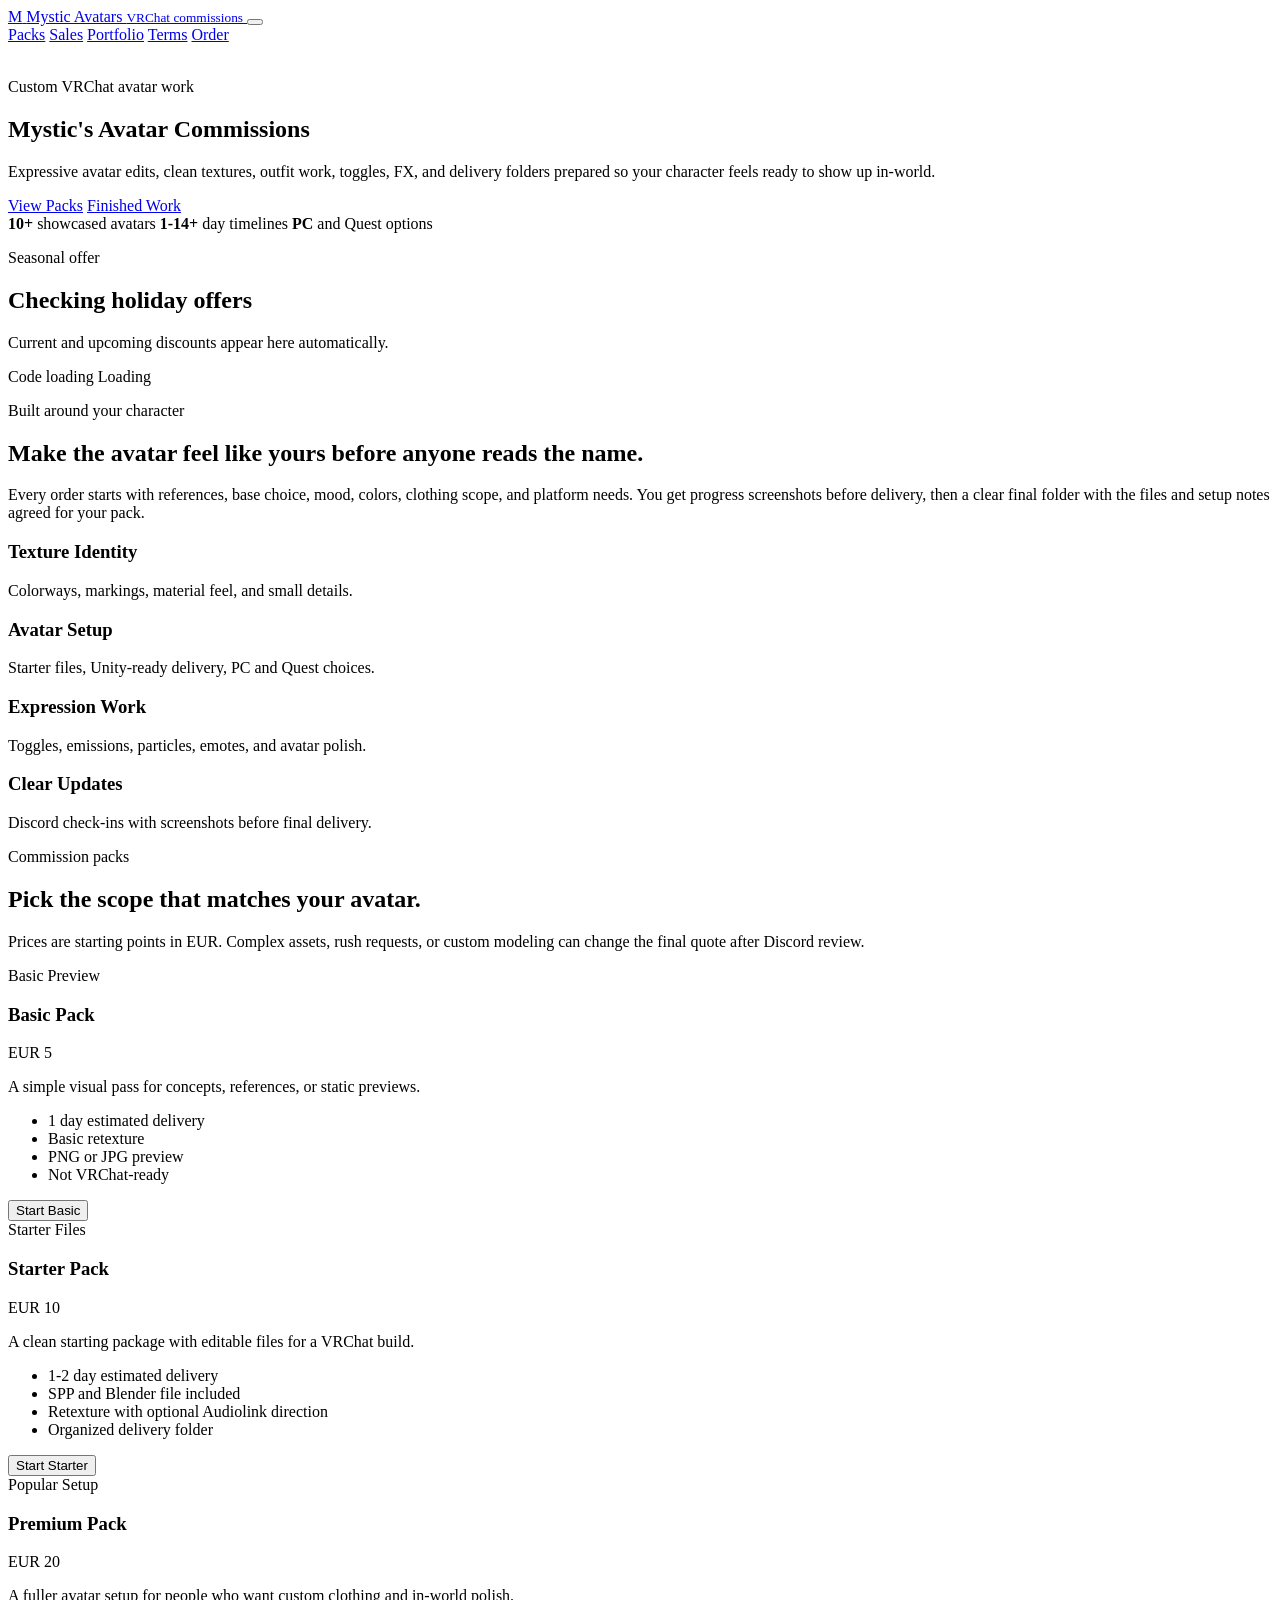
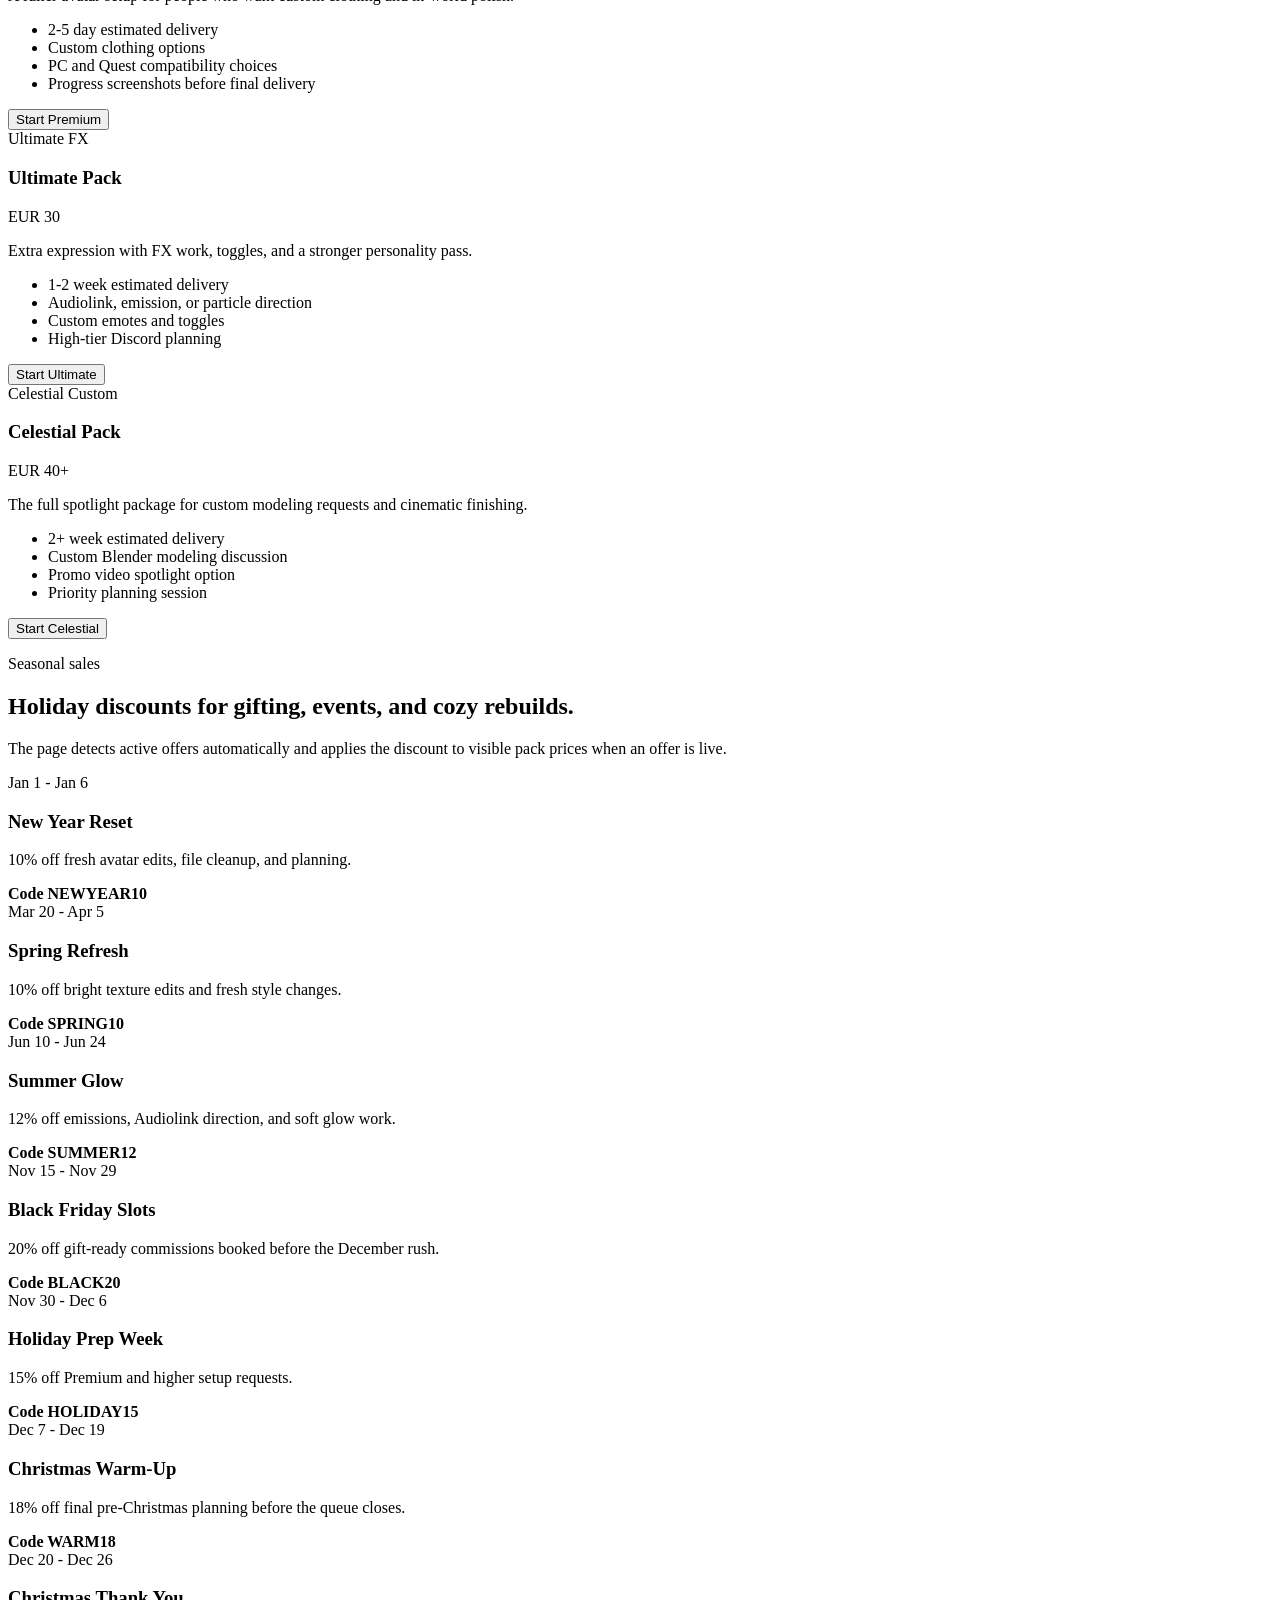
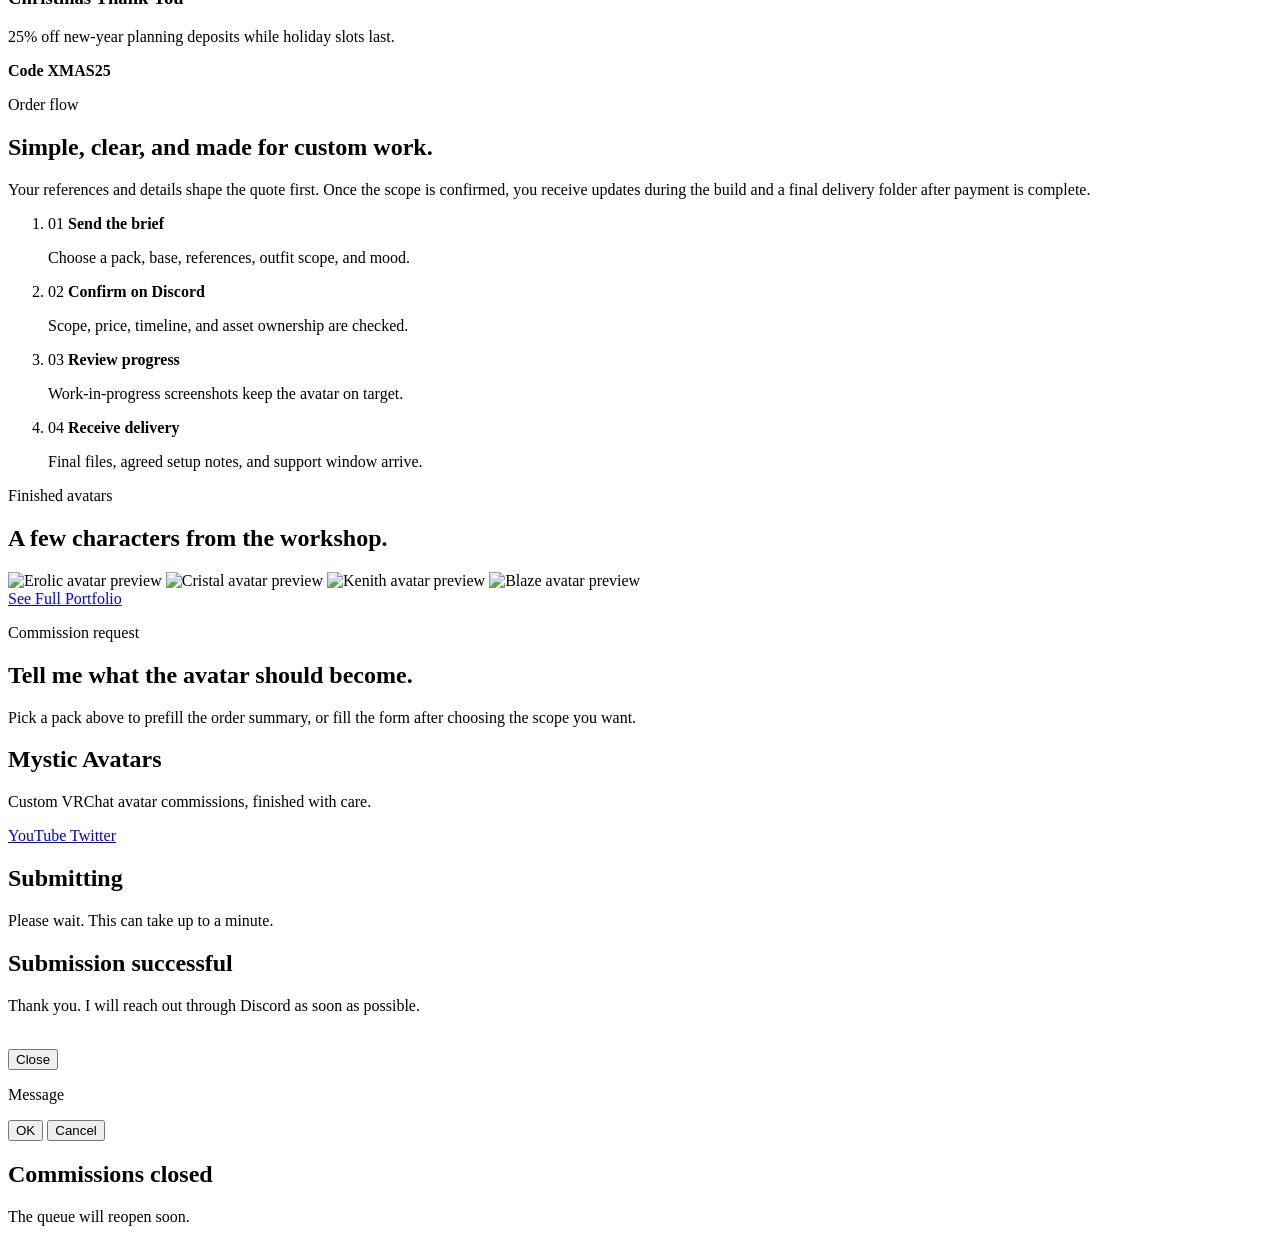
==== index.html @ 73bd9181 "." ====
<!doctype html>
<html lang="en">
  <head>
    <meta charset="UTF-8" />
    <meta name="viewport" content="width=device-width, initial-scale=1.0" />
    <meta
      name="description"
      content="Custom VRChat avatar commissions by Mystic with retextures, clothing, toggles, FX, PC and Quest-ready options."
    />
    <title>Mystic Avatar Commissions</title>
    <link rel="preconnect" href="https://fonts.googleapis.com" />
    <link rel="preconnect" href="https://fonts.gstatic.com" crossorigin />
    <link
      href="https://fonts.googleapis.com/css2?family=Inter:wght@400;500;600;700;800&display=swap"
      rel="stylesheet"
    />
    <link rel="stylesheet" href="assets/css/main.css" />
  </head>
  <body>
    <header class="site-header">
      <a class="brand" href="#top" aria-label="Mystic Avatar Commissions home">
        <span class="brand-mark">M</span>
        <span>
          Mystic Avatars
          <small>VRChat commissions</small>
        </span>
      </a>
      <button
        class="nav-toggle"
        type="button"
        aria-label="Open navigation"
        aria-expanded="false"
        data-nav-toggle
      >
        <span></span>
        <span></span>
        <span></span>
      </button>
      <nav class="site-nav" aria-label="Main navigation" data-site-nav>
        <a href="#packages">Packs</a>
        <a href="#seasonal">Sales</a>
        <a href="Pages/finished_projects.html">Portfolio</a>
        <a href="Pages/tos.html">Terms</a>
        <a class="nav-cta" href="#order">Order</a>
      </nav>
    </header>

    <main id="top">
      <section class="hero" aria-labelledby="hero-title">
        <img
          class="hero-bg"
          id="randomAvatar"
          src="data:image/svg+xml,%3Csvg xmlns='http://www.w3.org/2000/svg' width='1' height='1'%3E%3C/svg%3E"
          alt="Finished Cristal avatar render"
          style="opacity: 0; transition: opacity 1.2s ease-in-out"
        />
        <div class="hero-overlay"></div>
        <div class="hero-content">
          <p class="eyebrow">Custom VRChat avatar work</p>
          <h1 id="hero-title">Mystic's Avatar Commissions</h1>
          <p class="hero-lede">
            Expressive avatar edits, clean textures, outfit work, toggles, FX,
            and delivery folders prepared so your character feels ready to show
            up in-world.
          </p>
          <div class="hero-actions" aria-label="Primary actions">
            <a class="button button-primary" href="#packages">View Packs</a>
            <a
              class="button button-secondary"
              href="Pages/finished_projects.html"
            >
              Finished Work
            </a>
          </div>
          <div class="hero-stats" aria-label="Commission highlights">
            <span><strong>10+</strong> showcased avatars</span>
            <span><strong>1-14+</strong> day timelines</span>
            <span><strong>PC</strong> and Quest options</span>
          </div>
        </div>
      </section>

      <section class="announcement" aria-live="polite">
        <div class="announcement-inner">
          <div>
            <p class="eyebrow">Seasonal offer</p>
            <h2 data-sale-title>Checking holiday offers</h2>
          </div>
          <p data-sale-copy>
            Current and upcoming discounts appear here automatically.
          </p>
          <div class="announcement-meta">
            <span data-sale-code>Code loading</span>
            <span data-sale-countdown>Loading</span>
          </div>
        </div>
      </section>

      <section class="section">
        <div class="section-inner intro-grid">
          <div class="section-copy">
            <p class="eyebrow">Built around your character</p>
            <h2>
              Make the avatar feel like yours before anyone reads the name.
            </h2>
            <p>
              Every order starts with references, base choice, mood, colors,
              clothing scope, and platform needs. You get progress screenshots
              before delivery, then a clear final folder with the files and
              setup notes agreed for your pack.
            </p>
          </div>
          <div class="feature-grid">
            <article class="feature-card">
              <h3>Texture Identity</h3>
              <p>Colorways, markings, material feel, and small details.</p>
            </article>
            <article class="feature-card">
              <h3>Avatar Setup</h3>
              <p>Starter files, Unity-ready delivery, PC and Quest choices.</p>
            </article>
            <article class="feature-card">
              <h3>Expression Work</h3>
              <p>Toggles, emissions, particles, emotes, and avatar polish.</p>
            </article>
            <article class="feature-card">
              <h3>Clear Updates</h3>
              <p>Discord check-ins with screenshots before final delivery.</p>
            </article>
          </div>
        </div>
      </section>

      <section class="section section-contrast" id="packages">
        <div class="section-inner">
          <div class="section-heading">
            <p class="eyebrow">Commission packs</p>
            <h2>Pick the scope that matches your avatar.</h2>
            <p>
              Prices are starting points in EUR. Complex assets, rush requests,
              or custom modeling can change the final quote after Discord
              review.
            </p>
          </div>

          <div class="package-grid">
            <article class="package-card" data-package-card data-price="5">
              <div class="package-topline">
                <span>Basic</span>
                <span>Preview</span>
              </div>
              <h3>Basic Pack</h3>
              <p class="package-price">
                <span class="base-price">EUR 5</span>
                <span class="sale-price" data-sale-price></span>
              </p>
              <p>
                A simple visual pass for concepts, references, or static
                previews.
              </p>
              <ul>
                <li>1 day estimated delivery</li>
                <li>Basic retexture</li>
                <li>PNG or JPG preview</li>
                <li>Not VRChat-ready</li>
              </ul>
              <button
                class="button button-primary"
                type="button"
                data-pack="Basic Pack"
              >
                Start Basic
              </button>
            </article>

            <article class="package-card" data-package-card data-price="10">
              <div class="package-topline">
                <span>Starter</span>
                <span>Files</span>
              </div>
              <h3>Starter Pack</h3>
              <p class="package-price">
                <span class="base-price">EUR 10</span>
                <span class="sale-price" data-sale-price></span>
              </p>
              <p>
                A clean starting package with editable files for a VRChat build.
              </p>
              <ul>
                <li>1-2 day estimated delivery</li>
                <li>SPP and Blender file included</li>
                <li>Retexture with optional Audiolink direction</li>
                <li>Organized delivery folder</li>
              </ul>
              <button
                class="button button-primary"
                type="button"
                data-pack="Starter Pack"
              >
                Start Starter
              </button>
            </article>

            <article
              class="package-card highlighted"
              data-package-card
              data-price="20"
            >
              <div class="package-topline">
                <span>Popular</span>
                <span>Setup</span>
              </div>
              <h3>Premium Pack</h3>
              <p class="package-price">
                <span class="base-price">EUR 20</span>
                <span class="sale-price" data-sale-price></span>
              </p>
              <p>
                A fuller avatar setup for people who want custom clothing and
                in-world polish.
              </p>
              <ul>
                <li>2-5 day estimated delivery</li>
                <li>Custom clothing options</li>
                <li>PC and Quest compatibility choices</li>
                <li>Progress screenshots before final delivery</li>
              </ul>
              <button
                class="button button-primary"
                type="button"
                data-pack="Premium Pack"
              >
                Start Premium
              </button>
            </article>

            <article class="package-card" data-package-card data-price="30">
              <div class="package-topline">
                <span>Ultimate</span>
                <span>FX</span>
              </div>
              <h3>Ultimate Pack</h3>
              <p class="package-price">
                <span class="base-price">EUR 30</span>
                <span class="sale-price" data-sale-price></span>
              </p>
              <p>
                Extra expression with FX work, toggles, and a stronger
                personality pass.
              </p>
              <ul>
                <li>1-2 week estimated delivery</li>
                <li>Audiolink, emission, or particle direction</li>
                <li>Custom emotes and toggles</li>
                <li>High-tier Discord planning</li>
              </ul>
              <button
                class="button button-primary"
                type="button"
                data-pack="Ultimate Pack"
              >
                Start Ultimate
              </button>
            </article>

            <article
              class="package-card showcase"
              data-package-card
              data-price="40"
            >
              <div class="package-topline">
                <span>Celestial</span>
                <span>Custom</span>
              </div>
              <h3>Celestial Pack</h3>
              <p class="package-price">
                <span class="base-price">EUR 40+</span>
                <span class="sale-price" data-sale-price></span>
              </p>
              <p>
                The full spotlight package for custom modeling requests and
                cinematic finishing.
              </p>
              <ul>
                <li>2+ week estimated delivery</li>
                <li>Custom Blender modeling discussion</li>
                <li>Promo video spotlight option</li>
                <li>Priority planning session</li>
              </ul>
              <button
                class="button button-primary"
                type="button"
                data-pack="Celestial Pack"
              >
                Start Celestial
              </button>
            </article>
          </div>
        </div>
      </section>

      <section class="section" id="seasonal">
        <div class="section-inner">
          <div class="section-heading">
            <p class="eyebrow">Seasonal sales</p>
            <h2>Holiday discounts for gifting, events, and cozy rebuilds.</h2>
            <p>
              The page detects active offers automatically and applies the
              discount to visible pack prices when an offer is live.
            </p>
          </div>
          <div class="offer-grid">
            <article class="offer-card" data-offer-card="new-year">
              <span>Jan 1 - Jan 6</span>
              <h3>New Year Reset</h3>
              <p>10% off fresh avatar edits, file cleanup, and planning.</p>
              <strong>Code NEWYEAR10</strong>
            </article>
            <article class="offer-card" data-offer-card="spring-sale">
              <span>Mar 20 - Apr 5</span>
              <h3>Spring Refresh</h3>
              <p>10% off bright texture edits and fresh style changes.</p>
              <strong>Code SPRING10</strong>
            </article>
            <article class="offer-card" data-offer-card="summer-sale">
              <span>Jun 10 - Jun 24</span>
              <h3>Summer Glow</h3>
              <p>12% off emissions, Audiolink direction, and soft glow work.</p>
              <strong>Code SUMMER12</strong>
            </article>
            <article class="offer-card" data-offer-card="black-friday">
              <span>Nov 15 - Nov 29</span>
              <h3>Black Friday Slots</h3>
              <p>
                20% off gift-ready commissions booked before the December rush.
              </p>
              <strong>Code BLACK20</strong>
            </article>
            <article class="offer-card" data-offer-card="holiday-prep">
              <span>Nov 30 - Dec 6</span>
              <h3>Holiday Prep Week</h3>
              <p>15% off Premium and higher setup requests.</p>
              <strong>Code HOLIDAY15</strong>
            </article>
            <article class="offer-card" data-offer-card="christmas-warmup">
              <span>Dec 7 - Dec 19</span>
              <h3>Christmas Warm-Up</h3>
              <p>
                18% off final pre-Christmas planning before the queue closes.
              </p>
              <strong>Code WARM18</strong>
            </article>
            <article class="offer-card" data-offer-card="christmas">
              <span>Dec 20 - Dec 26</span>
              <h3>Christmas Thank You</h3>
              <p>
                25% off new-year planning deposits while holiday slots last.
              </p>
              <strong>Code XMAS25</strong>
            </article>
          </div>
        </div>
      </section>

      <section class="section section-contrast">
        <div class="section-inner process-layout">
          <div class="section-copy">
            <p class="eyebrow">Order flow</p>
            <h2>Simple, clear, and made for custom work.</h2>
            <p>
              Your references and details shape the quote first. Once the scope
              is confirmed, you receive updates during the build and a final
              delivery folder after payment is complete.
            </p>
          </div>
          <ol class="process-list">
            <li>
              <span>01</span>
              <strong>Send the brief</strong>
              <p>Choose a pack, base, references, outfit scope, and mood.</p>
            </li>
            <li>
              <span>02</span>
              <strong>Confirm on Discord</strong>
              <p>Scope, price, timeline, and asset ownership are checked.</p>
            </li>
            <li>
              <span>03</span>
              <strong>Review progress</strong>
              <p>Work-in-progress screenshots keep the avatar on target.</p>
            </li>
            <li>
              <span>04</span>
              <strong>Receive delivery</strong>
              <p>Final files, agreed setup notes, and support window arrive.</p>
            </li>
          </ol>
        </div>
      </section>

      <section class="section portfolio-strip" aria-labelledby="work-title">
        <div class="section-inner">
          <div class="section-heading">
            <p class="eyebrow">Finished avatars</p>
            <h2 id="work-title">A few characters from the workshop.</h2>
          </div>
          <div class="avatar-strip">
            <img src="avatars/1.png" alt="Erolic avatar preview" />
            <img src="avatars/7.png" alt="Cristal avatar preview" />
            <img src="avatars/9.png" alt="Kenith avatar preview" />
            <img src="avatars/11.1.png" alt="Blaze avatar preview" />
          </div>
          <a
            class="button button-secondary"
            href="Pages/finished_projects.html"
          >
            See Full Portfolio
          </a>
        </div>
      </section>

      <section class="section section-contrast order-section" id="order">
        <div class="section-inner">
          <div class="section-heading">
            <p class="eyebrow">Commission request</p>
            <h2>Tell me what the avatar should become.</h2>
            <p>
              Pick a pack above to prefill the order summary, or fill the form
              after choosing the scope you want.
            </p>
          </div>

          <div class="order-panel" hidden data-order-panel>
            <div
              class="order-summary"
              id="order-summary"
              aria-live="polite"
            ></div>
            <form id="order-form" novalidate>
              <input type="hidden" id="selected-pack" name="pack" />
              <input type="hidden" id="seasonal-offer" name="seasonal-offer" />

              <div class="form-grid">
                <div class="field">
                  <label for="name">Character name</label>
                  <input
                    type="text"
                    id="name"
                    name="name"
                    minlength="3"
                    required
                    placeholder="Example: Skyflame"
                  />
                </div>

                <div class="field">
                  <label for="discord-id">Discord username</label>
                  <input
                    type="text"
                    id="discord-id"
                    name="discord-id"
                    required
                    placeholder="Example: mystic_user"
                  />
                </div>

                <div class="field">
                  <label for="style">Avatar base</label>
                  <select id="style" name="style" required>
                    <option value="Regulus">Regulus</option>
                    <option value="Novabeast">Novabeast</option>
                    <option value="Nardoragon">Nardoragon</option>
                    <option value="Protogen">Protogen</option>
                    <option value="Mayu">Mayu</option>
                    <option value="Rexouium">Rexouium</option>
                    <option value="Taidum">Taidum</option>
                    <option value="Regulus 3.0">Regulus 3.0</option>
                    <option value="Other">Other</option>
                  </select>
                </div>

                <div class="field" hidden data-custom-base>
                  <label for="custom-base">Custom base name</label>
                  <input
                    type="text"
                    id="custom-base"
                    name="custom-base"
                    placeholder="Base name or link"
                  />
                </div>

                <div class="field" hidden data-clothing-options>
                  <label for="clothing">Clothing amount</label>
                  <select id="clothing" name="clothing">
                    <option value="None">None</option>
                    <option value="2 Pieces">2 pieces</option>
                    <option value="3 Pieces">3 pieces</option>
                    <option value="4 Pieces">4 pieces</option>
                    <option value="5+ Pieces">5+ pieces</option>
                  </select>
                </div>

                <div class="field">
                  <label for="payment">Payment preference</label>
                  <select id="payment" name="payment" required>
                    <option value="PayPal Friends and Family">
                      PayPal Friends and Family
                    </option>
                    <option value="Steam Wallet Code">Steam Wallet Code</option>
                    <option value="Discuss on Discord">
                      Discuss on Discord
                    </option>
                  </select>
                </div>
              </div>

              <div class="field">
                <label for="description">Avatar description</label>
                <textarea
                  id="description"
                  name="description"
                  rows="6"
                  minlength="30"
                  maxlength="1500"
                  required
                  placeholder="Describe colors, markings, personality, outfit ideas, toggles, FX, and anything the avatar must include."
                ></textarea>
              </div>

              <fieldset class="extras-field">
                <legend>Optional extras</legend>
                <label>
                  <input type="checkbox" name="extras" value="Audiolink" />
                  Audiolink
                </label>
                <label>
                  <input type="checkbox" name="extras" value="Emission" />
                  Emission
                </label>
                <label>
                  <input type="checkbox" name="extras" value="Particles" />
                  Particles
                </label>
                <label>
                  <input
                    type="checkbox"
                    name="extras"
                    value="Custom gestures"
                  />
                  Custom gestures
                </label>
                <label>
                  <input type="checkbox" name="extras" value="Promo showcase" />
                  Promo showcase
                </label>
              </fieldset>

              <div class="field">
                <label for="file">Reference images</label>
                <div class="file-upload">
                  <input
                    type="file"
                    id="file"
                    name="file"
                    accept="image/*"
                    multiple
                  />
                  <label class="upload-button" for="file"
                    >Choose up to 5 images</label
                  >
                  <span id="file-name">No files selected</span>
                </div>
              </div>

              <div class="preview-area" hidden data-preview-wrapper>
                <h3>Selected references</h3>
                <div class="preview-list" id="image-preview"></div>
                <label class="check-row">
                  <input type="checkbox" id="preview-confirm" />
                  I confirm these images are correct.
                </label>
              </div>

              <label class="check-row">
                <input
                  type="checkbox"
                  id="accept-tos"
                  name="accept-tos"
                  required
                />
                I agree to the
                <a href="Pages/tos.html" target="_blank" rel="noreferrer">
                  Terms of Service
                </a>
                .
              </label>

              <div class="notice">
                All custom work is final once production begins. Asset licenses
                and base ownership must be valid before delivery.
              </div>

              <div class="form-actions">
                <button class="button button-primary submit" type="submit">
                  Submit Order
                </button>
                <button
                  class="button button-ghost"
                  type="button"
                  data-cancel-order
                >
                  Cancel
                </button>
              </div>
            </form>
          </div>
        </div>
      </section>
    </main>

    <footer class="site-footer">
      <div>
        <h2>Mystic Avatars</h2>
        <p>Custom VRChat avatar commissions, finished with care.</p>
      </div>
      <nav aria-label="Social links">
        <a
          href="https://www.youtube.com/@MysticXMac"
          target="_blank"
          rel="noreferrer"
        >
          YouTube
        </a>
        <a href="https://x.com/MysticXMac" target="_blank" rel="noreferrer">
          Twitter
        </a>
      </nav>
    </footer>

    <div
      class="overlay hidden"
      id="submission-overlay"
      role="status"
      aria-live="assertive"
    >
      <div class="overlay-content">
        <h2>Submitting</h2>
        <p>Please wait. This can take up to a minute.</p>
      </div>
    </div>

    <div
      class="overlay hidden"
      id="submission-success"
      role="dialog"
      aria-modal="true"
    >
      <div class="overlay-content">
        <h2>Submission successful</h2>
        <p>Thank you. I will reach out through Discord as soon as possible.</p>
        <br />
        <button class="button button-primary" type="button" data-close-success>
          Close
        </button>
      </div>
    </div>

    <div
      class="overlay hidden"
      id="custom-modal"
      role="dialog"
      aria-modal="true"
    >
      <div class="overlay-content">
        <p id="modal-message">Message</p>
        <div class="modal-actions">
          <button
            class="button button-primary"
            type="button"
            id="modal-confirm"
          >
            OK
          </button>
          <button
            class="button button-ghost hidden"
            type="button"
            id="modal-cancel"
          >
            Cancel
          </button>
        </div>
      </div>
    </div>

    <div
      class="overlay hidden"
      id="overlay-closed"
      role="dialog"
      aria-modal="true"
    >
      <div class="overlay-content" data-closed-content>
        <h2>Commissions closed</h2>
        <p>The queue will reopen soon.</p>
      </div>
    </div>

    <script src="assets/js/site.js" defer></script>
    <script src="assets/js/seasonal.js" defer></script>
    <script src="assets/js/main.js" defer></script>
  </body>
</html>
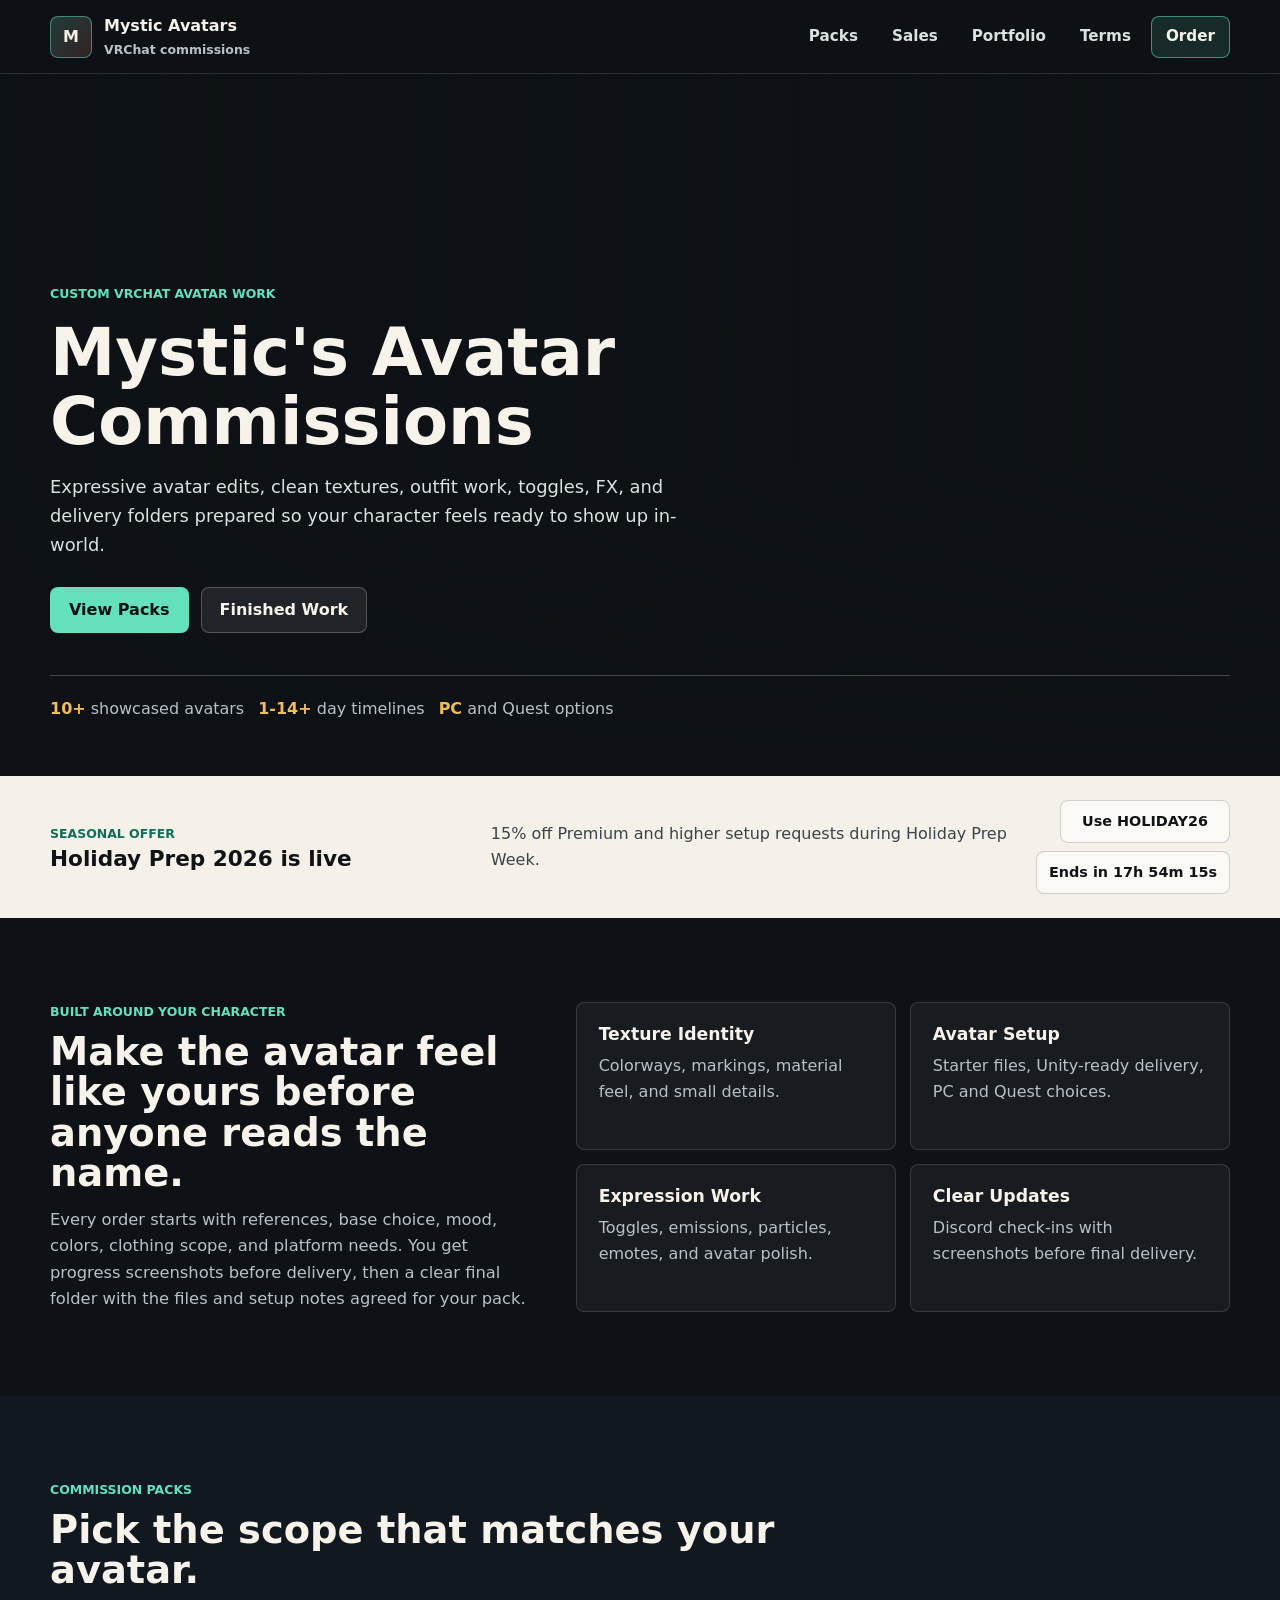
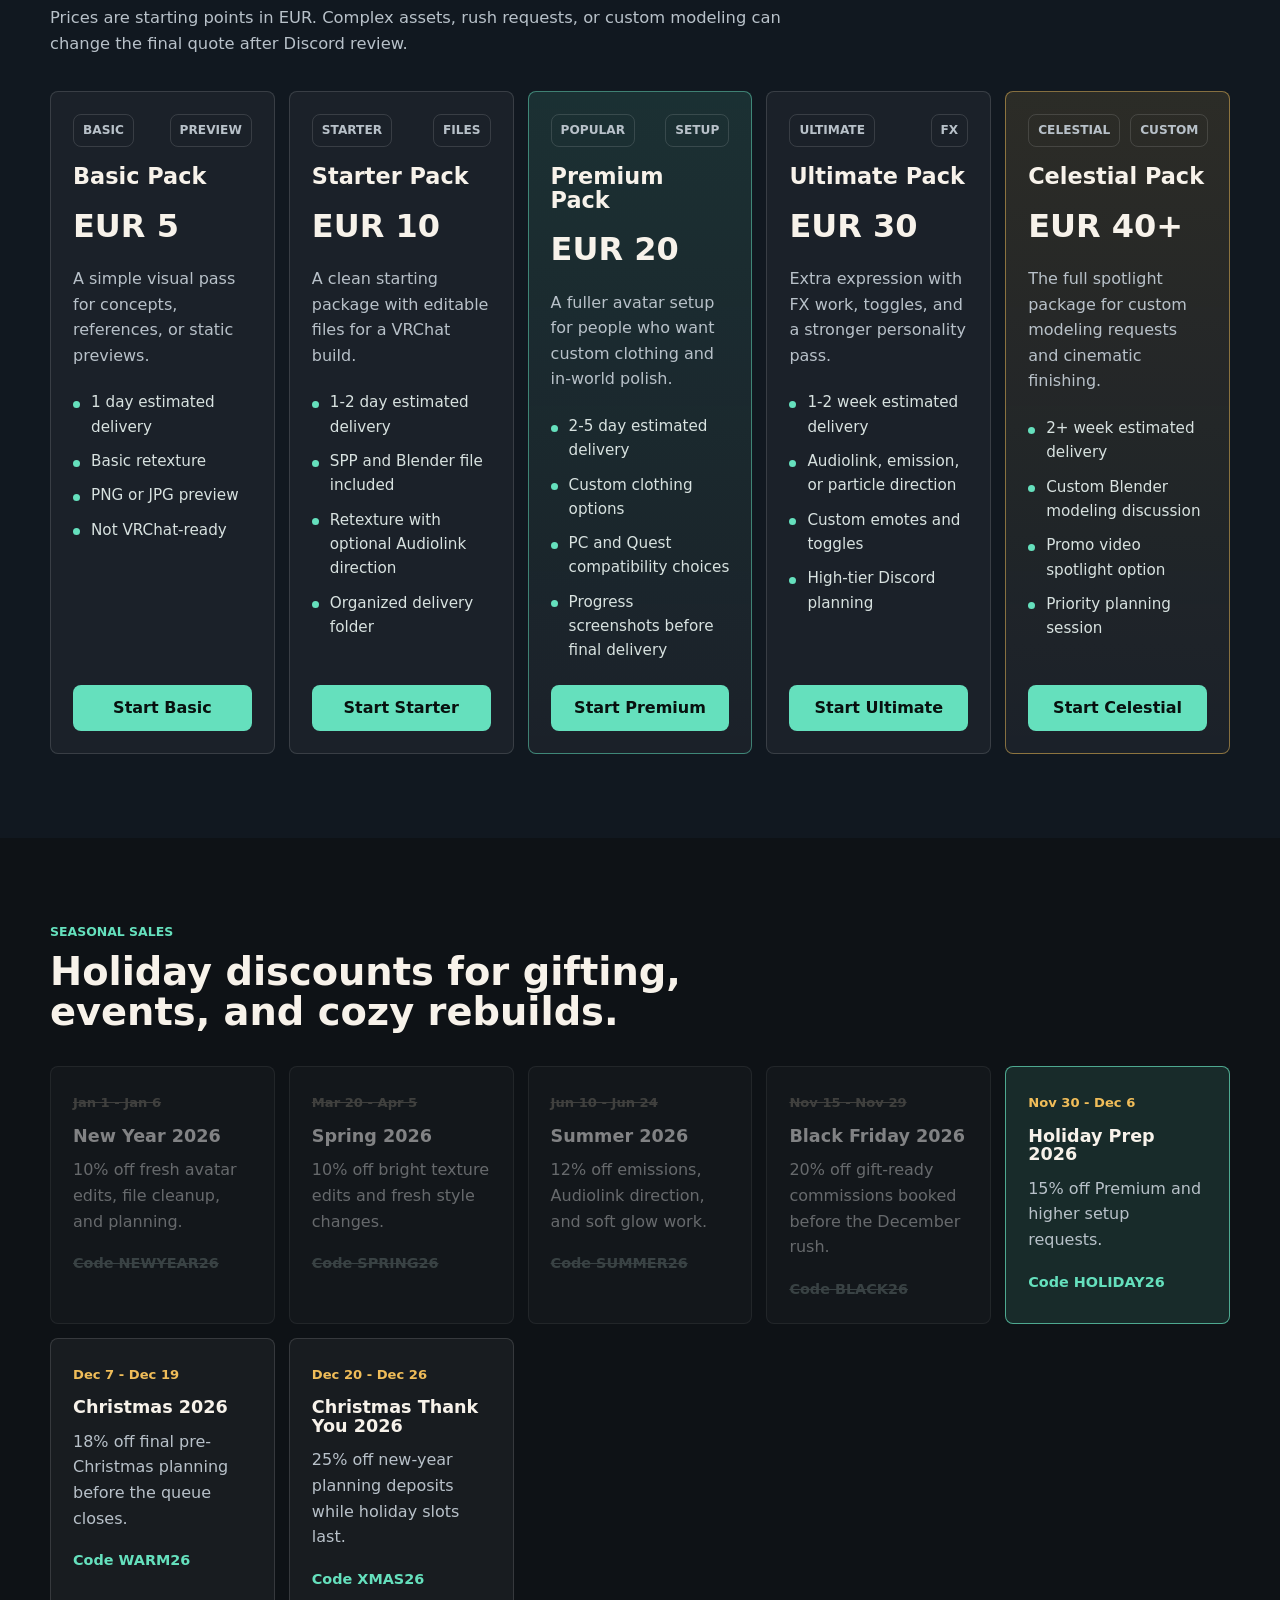
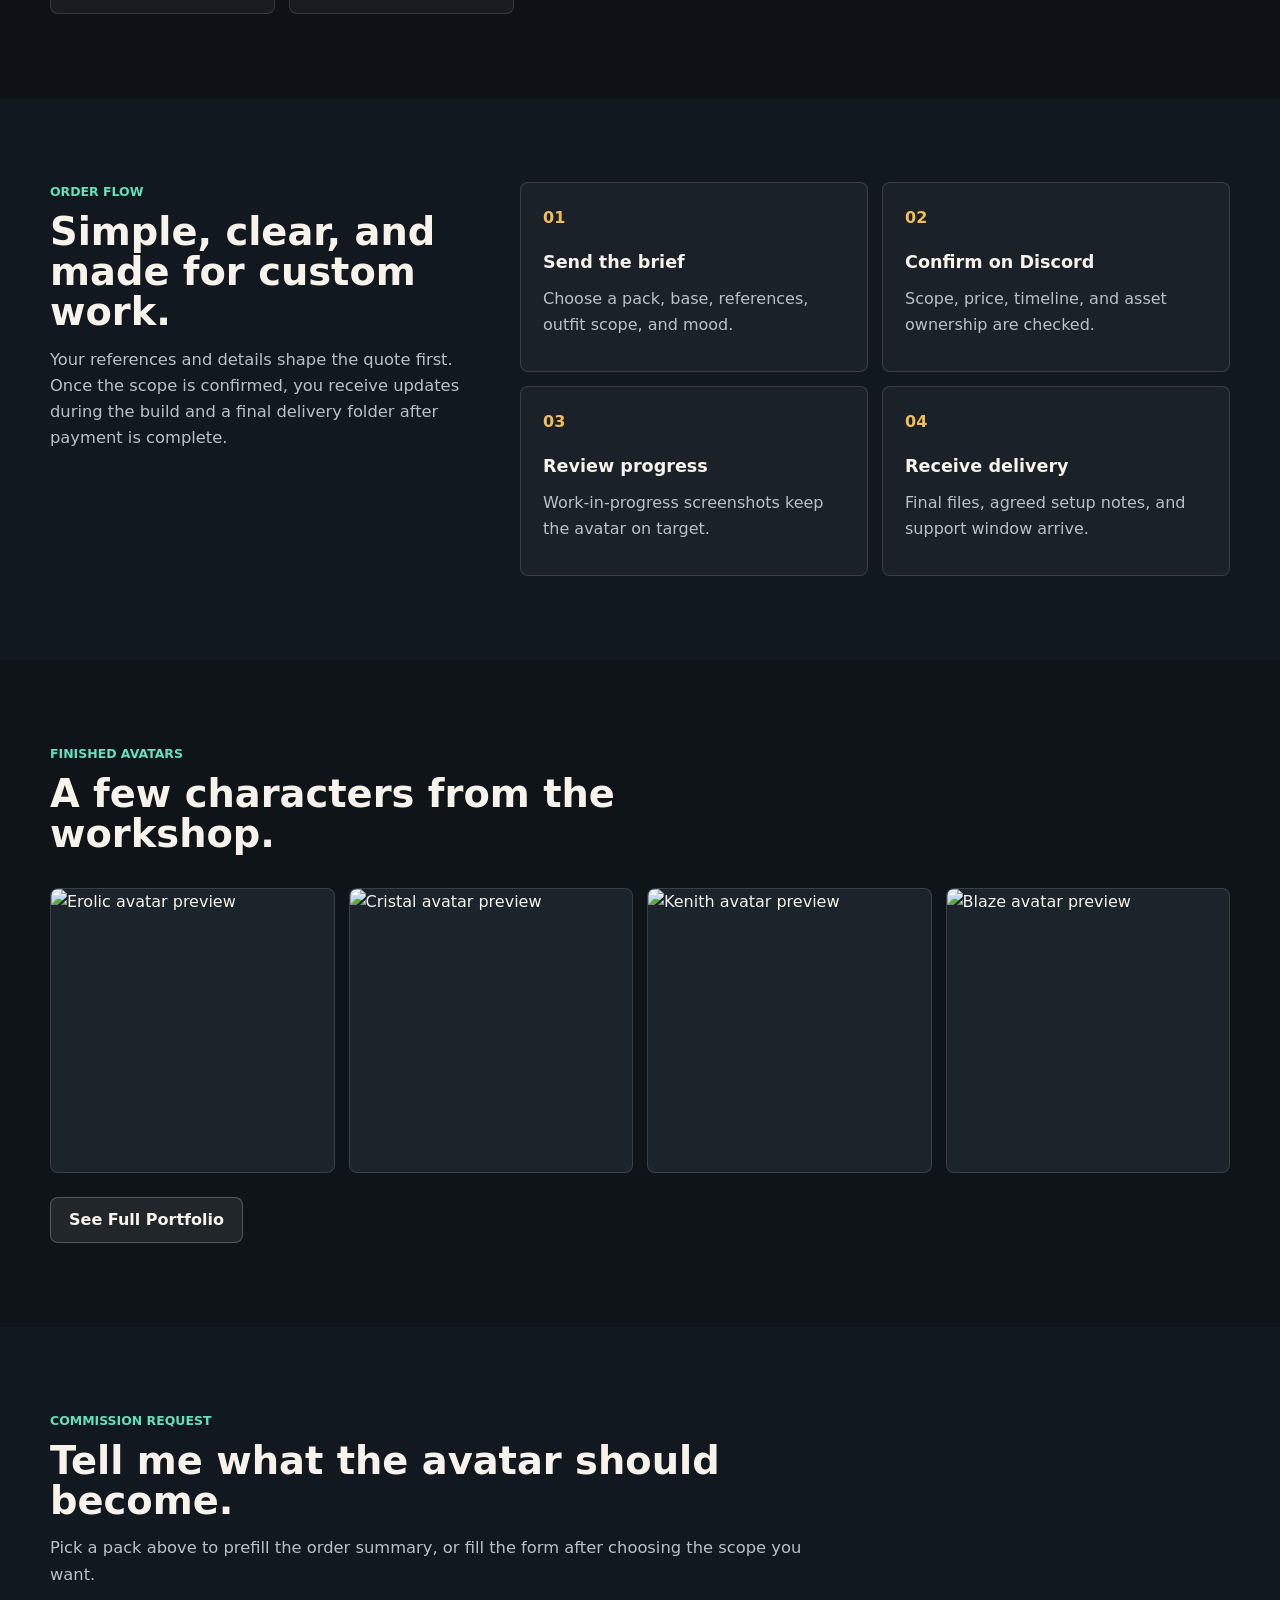
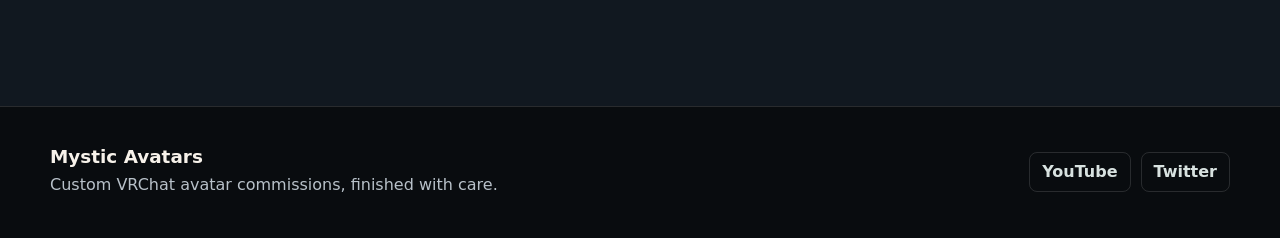
==== commit 809cbdb2: "." ====
--- a/index.html
+++ b/index.html
@@ -304,61 +304,8 @@
           <div class="section-heading">
             <p class="eyebrow">Seasonal sales</p>
             <h2>Holiday discounts for gifting, events, and cozy rebuilds.</h2>
-            <p>
-              The page detects active offers automatically and applies the
-              discount to visible pack prices when an offer is live.
-            </p>
-          </div>
-          <div class="offer-grid">
-            <article class="offer-card" data-offer-card="new-year">
-              <span>Jan 1 - Jan 6</span>
-              <h3>New Year Reset</h3>
-              <p>10% off fresh avatar edits, file cleanup, and planning.</p>
-              <strong>Code NEWYEAR10</strong>
-            </article>
-            <article class="offer-card" data-offer-card="spring-sale">
-              <span>Mar 20 - Apr 5</span>
-              <h3>Spring Refresh</h3>
-              <p>10% off bright texture edits and fresh style changes.</p>
-              <strong>Code SPRING10</strong>
-            </article>
-            <article class="offer-card" data-offer-card="summer-sale">
-              <span>Jun 10 - Jun 24</span>
-              <h3>Summer Glow</h3>
-              <p>12% off emissions, Audiolink direction, and soft glow work.</p>
-              <strong>Code SUMMER12</strong>
-            </article>
-            <article class="offer-card" data-offer-card="black-friday">
-              <span>Nov 15 - Nov 29</span>
-              <h3>Black Friday Slots</h3>
-              <p>
-                20% off gift-ready commissions booked before the December rush.
-              </p>
-              <strong>Code BLACK20</strong>
-            </article>
-            <article class="offer-card" data-offer-card="holiday-prep">
-              <span>Nov 30 - Dec 6</span>
-              <h3>Holiday Prep Week</h3>
-              <p>15% off Premium and higher setup requests.</p>
-              <strong>Code HOLIDAY15</strong>
-            </article>
-            <article class="offer-card" data-offer-card="christmas-warmup">
-              <span>Dec 7 - Dec 19</span>
-              <h3>Christmas Warm-Up</h3>
-              <p>
-                18% off final pre-Christmas planning before the queue closes.
-              </p>
-              <strong>Code WARM18</strong>
-            </article>
-            <article class="offer-card" data-offer-card="christmas">
-              <span>Dec 20 - Dec 26</span>
-              <h3>Christmas Thank You</h3>
-              <p>
-                25% off new-year planning deposits while holiday slots last.
-              </p>
-              <strong>Code XMAS25</strong>
-            </article>
-          </div>
+          </div>
+          <div class="offer-grid" id="offerGrid"></div>
         </div>
       </section>
 
--- a/assets/css/main.css
+++ b/assets/css/main.css
@@ -0,0 +1,1174 @@
+:root {
+  --ink: #0e1216;
+  --night: #141a20;
+  --panel: #1c242b;
+  --panel-2: #24303a;
+  --paper: #f6f1e8;
+  --text: #f7f2ea;
+  --muted: #b8c1c9;
+  --soft: #d8e2e0;
+  --line: rgba(255, 255, 255, 0.13);
+  --line-strong: rgba(255, 255, 255, 0.23);
+  --mint: #65e0bd;
+  --coral: #ff796b;
+  --amber: #f0bd59;
+  --blue: #80b8ff;
+  --danger: #ff6e7a;
+  --shadow: 0 22px 60px rgba(0, 0, 0, 0.34);
+  --radius: 8px;
+  --max: 1180px;
+}
+
+* {
+  box-sizing: border-box;
+}
+
+html {
+  background: var(--ink);
+  scroll-behavior: smooth;
+}
+
+body {
+  margin: 0;
+  min-height: 100vh;
+  background:
+    linear-gradient(180deg, rgba(14, 18, 22, 0.96), rgba(14, 18, 22, 1)),
+    var(--ink);
+  color: var(--text);
+  font-family:
+    "Inter",
+    system-ui,
+    -apple-system,
+    BlinkMacSystemFont,
+    "Segoe UI",
+    sans-serif;
+  line-height: 1.6;
+  text-rendering: optimizeLegibility;
+  -webkit-font-smoothing: antialiased;
+}
+
+body.no-scroll {
+  overflow: hidden;
+}
+
+img,
+svg,
+video {
+  display: block;
+  max-width: 100%;
+}
+
+a {
+  color: inherit;
+  text-decoration: none;
+}
+
+button,
+input,
+select,
+textarea {
+  font: inherit;
+}
+
+button {
+  cursor: pointer;
+}
+
+h1,
+h2,
+h3,
+p {
+  margin: 0;
+}
+
+h1,
+h2,
+h3 {
+  line-height: 1.05;
+}
+
+p {
+  color: var(--muted);
+}
+
+ul,
+ol {
+  margin: 0;
+  padding: 0;
+}
+
+[hidden],
+.hidden {
+  display: none !important;
+}
+
+.site-header {
+  position: sticky;
+  top: 0;
+  z-index: 50;
+  display: flex;
+  align-items: center;
+  justify-content: space-between;
+  min-height: 74px;
+  padding: 12px max(22px, calc((100% - var(--max)) / 2));
+  border-bottom: 1px solid var(--line);
+  background: rgba(14, 18, 22, 0.88);
+  backdrop-filter: blur(18px);
+}
+
+.brand {
+  display: inline-flex;
+  align-items: center;
+  gap: 12px;
+  min-width: 0;
+  color: var(--text);
+  font-weight: 800;
+}
+
+.brand small {
+  display: block;
+  margin-top: 2px;
+  color: var(--muted);
+  font-size: 0.78rem;
+  font-weight: 600;
+}
+
+.brand-mark {
+  display: grid;
+  width: 42px;
+  height: 42px;
+  place-items: center;
+  border: 1px solid rgba(101, 224, 189, 0.5);
+  border-radius: var(--radius);
+  background: linear-gradient(
+    135deg,
+    rgba(101, 224, 189, 0.22),
+    rgba(255, 121, 107, 0.16)
+  );
+  color: var(--paper);
+  flex: 0 0 auto;
+}
+
+.site-nav {
+  display: flex;
+  align-items: center;
+  gap: 6px;
+}
+
+.site-nav a {
+  min-height: 42px;
+  display: inline-flex;
+  align-items: center;
+  justify-content: center;
+  padding: 0 14px;
+  border-radius: var(--radius);
+  color: var(--soft);
+  font-size: 0.95rem;
+  font-weight: 700;
+}
+
+.site-nav a:hover,
+.site-nav a:focus-visible {
+  background: rgba(255, 255, 255, 0.08);
+  color: var(--text);
+  outline: none;
+}
+
+.site-nav .nav-cta {
+  border: 1px solid rgba(101, 224, 189, 0.55);
+  background: rgba(101, 224, 189, 0.12);
+  color: var(--text);
+}
+
+.nav-toggle {
+  display: none;
+  width: 44px;
+  height: 44px;
+  place-items: center;
+  border: 1px solid var(--line);
+  border-radius: var(--radius);
+  background: rgba(255, 255, 255, 0.06);
+}
+
+.nav-toggle span {
+  width: 18px;
+  height: 2px;
+  display: block;
+  margin: 3px 0;
+  border-radius: 999px;
+  background: var(--text);
+}
+
+.button {
+  min-height: 46px;
+  display: inline-flex;
+  align-items: center;
+  justify-content: center;
+  gap: 8px;
+  padding: 0 18px;
+  border: 1px solid transparent;
+  border-radius: var(--radius);
+  font-weight: 800;
+  line-height: 1;
+  transition:
+    transform 0.18s ease,
+    border-color 0.18s ease,
+    background-color 0.18s ease,
+    color 0.18s ease;
+}
+
+.button:hover,
+.button:focus-visible {
+  transform: translateY(-2px);
+  outline: none;
+}
+
+.button-primary {
+  background: var(--mint);
+  color: #08110f;
+}
+
+.button-primary:hover,
+.button-primary:focus-visible {
+  background: #85ebcf;
+}
+
+.button-secondary {
+  border-color: var(--line-strong);
+  background: rgba(255, 255, 255, 0.08);
+  color: var(--text);
+}
+
+.button-secondary:hover,
+.button-secondary:focus-visible {
+  border-color: rgba(255, 255, 255, 0.42);
+  background: rgba(255, 255, 255, 0.13);
+}
+
+.button-ghost {
+  border-color: rgba(255, 110, 122, 0.45);
+  background: transparent;
+  color: #ffb1b8;
+}
+
+.button-ghost:hover,
+.button-ghost:focus-visible {
+  background: rgba(255, 110, 122, 0.12);
+}
+
+.hero {
+  position: relative;
+  min-height: 520px;
+  height: 78svh;
+  max-height: 740px;
+  display: grid;
+  align-items: end;
+  overflow: hidden;
+}
+
+.hero-bg {
+  position: absolute;
+  inset: 0;
+  width: 100%;
+  height: 100%;
+  object-fit: cover;
+  object-position: center 42%;
+}
+
+.hero-overlay {
+  position: absolute;
+  inset: 0;
+  background:
+    linear-gradient(
+      90deg,
+      rgba(14, 18, 22, 0.94) 0%,
+      rgba(14, 18, 22, 0.64) 46%,
+      rgba(14, 18, 22, 0.2) 100%
+    ),
+    linear-gradient(0deg, rgba(14, 18, 22, 1) 0%, rgba(14, 18, 22, 0) 44%);
+}
+
+.hero-content {
+  position: relative;
+  width: min(var(--max), calc(100% - 44px));
+  margin: 0 auto;
+  padding: 92px 0 54px;
+}
+
+.eyebrow {
+  color: var(--mint);
+  font-size: 0.78rem;
+  font-weight: 800;
+  text-transform: uppercase;
+}
+
+.hero h1 {
+  max-width: 780px;
+  margin-top: 14px;
+  color: var(--text);
+  font-size: 4.1rem;
+  font-weight: 800;
+}
+
+.hero-lede {
+  max-width: 650px;
+  margin-top: 18px;
+  color: var(--soft);
+  font-size: 1.12rem;
+}
+
+.hero-actions {
+  display: flex;
+  flex-wrap: wrap;
+  gap: 12px;
+  margin-top: 28px;
+}
+
+.hero-stats {
+  display: flex;
+  flex-wrap: wrap;
+  gap: 14px;
+  margin-top: 42px;
+  padding-top: 20px;
+  border-top: 1px solid rgba(255, 255, 255, 0.22);
+  color: var(--muted);
+}
+
+.hero-stats span {
+  min-width: 150px;
+}
+
+.hero-stats strong {
+  color: var(--amber);
+}
+
+.announcement {
+  background: var(--paper);
+  color: #101417;
+}
+
+.announcement-inner {
+  width: min(var(--max), calc(100% - 44px));
+  margin: 0 auto;
+  display: grid;
+  grid-template-columns: 1.2fr 1.5fr auto;
+  gap: 24px;
+  align-items: center;
+  padding: 24px 0;
+}
+
+.announcement .eyebrow {
+  color: #0e6d5b;
+}
+
+.announcement h2 {
+  margin-top: 4px;
+  color: #101417;
+  font-size: 1.35rem;
+}
+
+.announcement p {
+  color: #39434b;
+}
+
+.announcement-meta {
+  display: flex;
+  flex-direction: column;
+  gap: 8px;
+  align-items: flex-end;
+}
+
+.announcement-meta span {
+  min-width: 170px;
+  padding: 9px 12px;
+  border: 1px solid rgba(16, 20, 23, 0.18);
+  border-radius: var(--radius);
+  background: rgba(255, 255, 255, 0.58);
+  color: #101417;
+  font-size: 0.9rem;
+  font-weight: 800;
+  text-align: center;
+}
+
+.section {
+  padding: 84px 22px;
+}
+
+.section-contrast {
+  background: #111820;
+}
+
+.section-inner {
+  width: min(var(--max), 100%);
+  margin: 0 auto;
+}
+
+.section-heading {
+  max-width: 760px;
+  margin-bottom: 34px;
+}
+
+.section-heading h2,
+.section-copy h2 {
+  margin-top: 10px;
+  color: var(--text);
+  font-size: 2.4rem;
+}
+
+.section-heading p:last-child,
+.section-copy p:last-child {
+  margin-top: 14px;
+  font-size: 1.02rem;
+}
+
+.intro-grid {
+  display: grid;
+  grid-template-columns: minmax(0, 0.85fr) minmax(0, 1.15fr);
+  gap: 42px;
+  align-items: start;
+}
+
+.feature-grid {
+  display: grid;
+  grid-template-columns: repeat(2, minmax(0, 1fr));
+  gap: 14px;
+}
+
+.feature-card,
+.package-card,
+.offer-card,
+.process-list li,
+.order-panel,
+.preview-area,
+.notice {
+  border: 1px solid var(--line);
+  border-radius: var(--radius);
+  background: rgba(255, 255, 255, 0.045);
+}
+
+.feature-card {
+  min-height: 148px;
+  padding: 22px;
+}
+
+.feature-card h3 {
+  color: var(--text);
+  font-size: 1.08rem;
+}
+
+.feature-card p {
+  margin-top: 10px;
+}
+
+.package-grid {
+  display: grid;
+  grid-template-columns: repeat(5, minmax(210px, 1fr));
+  gap: 14px;
+  align-items: stretch;
+}
+
+.package-card {
+  display: flex;
+  min-height: 530px;
+  flex-direction: column;
+  padding: 22px;
+  transition:
+    transform 0.18s ease,
+    border-color 0.18s ease,
+    background-color 0.18s ease;
+}
+
+.package-card:hover {
+  transform: translateY(-4px);
+  border-color: var(--line-strong);
+  background: rgba(255, 255, 255, 0.065);
+}
+
+.package-card.highlighted {
+  border-color: rgba(101, 224, 189, 0.5);
+  background: linear-gradient(
+    180deg,
+    rgba(101, 224, 189, 0.12),
+    rgba(255, 255, 255, 0.045)
+  );
+}
+
+.package-card.showcase {
+  border-color: rgba(240, 189, 89, 0.5);
+  background: linear-gradient(
+    180deg,
+    rgba(240, 189, 89, 0.12),
+    rgba(255, 255, 255, 0.045)
+  );
+}
+
+.package-topline {
+  display: flex;
+  justify-content: space-between;
+  gap: 10px;
+  margin-bottom: 18px;
+}
+
+.package-topline span {
+  padding: 6px 9px;
+  border: 1px solid var(--line);
+  border-radius: var(--radius);
+  color: var(--muted);
+  font-size: 0.76rem;
+  font-weight: 800;
+  text-transform: uppercase;
+}
+
+.package-card h3 {
+  color: var(--text);
+  font-size: 1.4rem;
+}
+
+.package-price {
+  display: flex;
+  flex-wrap: wrap;
+  align-items: baseline;
+  gap: 10px;
+  margin-top: 12px;
+  color: var(--text);
+}
+
+.base-price {
+  color: var(--text);
+  font-size: 2rem;
+  font-weight: 800;
+}
+
+.package-card.has-sale .base-price {
+  color: var(--muted);
+  font-size: 1.05rem;
+  text-decoration: line-through;
+}
+
+.sale-price {
+  color: var(--amber);
+  font-size: 2rem;
+  font-weight: 800;
+}
+
+.sale-price:empty {
+  display: none;
+}
+
+.package-card > p:not(.package-price) {
+  margin-top: 14px;
+}
+
+.package-card ul {
+  display: grid;
+  gap: 10px;
+  margin: 22px 0;
+  list-style: none;
+}
+
+.package-card li {
+  position: relative;
+  padding-left: 18px;
+  color: var(--soft);
+  font-size: 0.95rem;
+}
+
+.package-card li::before {
+  position: absolute;
+  top: 0.7em;
+  left: 0;
+  width: 7px;
+  height: 7px;
+  border-radius: 99px;
+  background: var(--mint);
+  content: "";
+}
+
+.package-card .button {
+  width: 100%;
+  margin-top: auto;
+}
+
+.offer-grid {
+  display: grid;
+  grid-template-columns: repeat(5, minmax(180px, 1fr));
+  gap: 14px;
+}
+
+.offer-card {
+  min-height: 220px;
+  padding: 22px;
+}
+
+.offer-card.is-active {
+  border-color: rgba(101, 224, 189, 0.7);
+  background: rgba(101, 224, 189, 0.12);
+}
+
+.offer-card.is-next {
+  border-color: rgba(240, 189, 89, 0.7);
+  background: rgba(240, 189, 89, 0.12);
+}
+
+.offer-card span {
+  color: var(--amber);
+  font-size: 0.82rem;
+  font-weight: 800;
+}
+
+.offer-card h3 {
+  margin-top: 12px;
+  color: var(--text);
+  font-size: 1.1rem;
+}
+
+.offer-card p {
+  margin-top: 12px;
+}
+
+.offer-card strong {
+  display: block;
+  margin-top: 18px;
+  color: var(--mint);
+  font-size: 0.9rem;
+}
+
+.process-layout {
+  display: grid;
+  grid-template-columns: minmax(0, 0.75fr) minmax(0, 1.25fr);
+  gap: 44px;
+}
+
+.process-list {
+  display: grid;
+  grid-template-columns: repeat(2, minmax(0, 1fr));
+  gap: 14px;
+  list-style: none;
+}
+
+.process-list li {
+  min-height: 190px;
+  padding: 22px;
+}
+
+.process-list span {
+  color: var(--amber);
+  font-weight: 800;
+}
+
+.process-list strong {
+  display: block;
+  margin-top: 18px;
+  color: var(--text);
+  font-size: 1.1rem;
+}
+
+.process-list p {
+  margin-top: 10px;
+}
+
+.portfolio-strip {
+  background: #0f1419;
+}
+
+.avatar-strip {
+  display: grid;
+  grid-template-columns: repeat(4, minmax(150px, 1fr));
+  gap: 14px;
+  margin-bottom: 24px;
+}
+
+.avatar-strip img {
+  width: 100%;
+  aspect-ratio: 1 / 1;
+  border: 1px solid var(--line);
+  border-radius: var(--radius);
+  object-fit: cover;
+  background: var(--panel);
+}
+
+.order-section {
+  scroll-margin-top: 90px;
+}
+
+.order-panel {
+  padding: 26px;
+  background: rgba(255, 255, 255, 0.055);
+  box-shadow: var(--shadow);
+}
+
+.order-summary {
+  display: grid;
+  grid-template-columns: repeat(4, minmax(0, 1fr));
+  gap: 12px;
+  margin-bottom: 24px;
+}
+
+.summary-item {
+  min-height: 84px;
+  padding: 14px;
+  border: 1px solid var(--line);
+  border-radius: var(--radius);
+  background: rgba(0, 0, 0, 0.16);
+}
+
+.summary-item span {
+  display: block;
+  color: var(--muted);
+  font-size: 0.78rem;
+  font-weight: 800;
+  text-transform: uppercase;
+}
+
+.summary-item strong {
+  display: block;
+  margin-top: 7px;
+  color: var(--text);
+}
+
+.form-grid {
+  display: grid;
+  grid-template-columns: repeat(2, minmax(0, 1fr));
+  gap: 18px;
+}
+
+.field {
+  min-width: 0;
+}
+
+.field,
+.extras-field {
+  margin-bottom: 18px;
+}
+
+label,
+legend {
+  color: var(--soft);
+  font-size: 0.92rem;
+  font-weight: 800;
+}
+
+input[type="text"],
+select,
+textarea {
+  width: 100%;
+  margin-top: 8px;
+  border: 1px solid var(--line);
+  border-radius: var(--radius);
+  background: rgba(8, 11, 13, 0.66);
+  color: var(--text);
+  padding: 13px 14px;
+  outline: none;
+}
+
+textarea {
+  min-height: 170px;
+  resize: vertical;
+}
+
+select {
+  color-scheme: dark;
+}
+
+input[type="text"]:focus,
+select:focus,
+textarea:focus {
+  border-color: rgba(101, 224, 189, 0.8);
+  box-shadow: 0 0 0 3px rgba(101, 224, 189, 0.12);
+}
+
+.extras-field {
+  display: grid;
+  grid-template-columns: repeat(5, minmax(130px, 1fr));
+  gap: 12px;
+  min-width: 0;
+  padding: 18px;
+  border: 1px solid var(--line);
+  border-radius: var(--radius);
+}
+
+.extras-field legend {
+  padding: 0 8px;
+}
+
+.extras-field label,
+.check-row {
+  display: flex;
+  align-items: center;
+  gap: 10px;
+  color: var(--soft);
+  font-weight: 700;
+}
+
+input[type="checkbox"] {
+  width: 18px;
+  height: 18px;
+  accent-color: var(--mint);
+}
+
+.file-upload {
+  display: grid;
+  grid-template-columns: minmax(180px, 240px) 1fr;
+  gap: 12px;
+  align-items: center;
+  margin-top: 8px;
+}
+
+.file-upload input[type="file"] {
+  position: absolute;
+  width: 1px;
+  height: 1px;
+  overflow: hidden;
+  opacity: 0;
+}
+
+.upload-button {
+  min-height: 46px;
+  display: inline-flex;
+  align-items: center;
+  justify-content: center;
+  border: 1px dashed rgba(101, 224, 189, 0.65);
+  border-radius: var(--radius);
+  color: var(--mint);
+  background: rgba(101, 224, 189, 0.08);
+}
+
+#file-name {
+  color: var(--muted);
+}
+
+.preview-area {
+  padding: 18px;
+  margin-bottom: 18px;
+}
+
+.preview-area h3 {
+  color: var(--text);
+  font-size: 1rem;
+}
+
+.preview-list {
+  display: grid;
+  grid-template-columns: repeat(auto-fit, minmax(120px, 1fr));
+  gap: 12px;
+  margin: 14px 0;
+}
+
+.preview-item {
+  position: relative;
+  overflow: hidden;
+  border: 1px solid var(--line);
+  border-radius: var(--radius);
+  background: rgba(0, 0, 0, 0.2);
+}
+
+.preview-item img {
+  width: 100%;
+  aspect-ratio: 1 / 1;
+  object-fit: cover;
+}
+
+.preview-remove {
+  position: absolute;
+  top: 8px;
+  right: 8px;
+  width: 30px;
+  height: 30px;
+  border: 1px solid rgba(255, 255, 255, 0.35);
+  border-radius: var(--radius);
+  background: rgba(8, 11, 13, 0.78);
+  color: var(--text);
+  font-weight: 800;
+}
+
+.check-row {
+  margin: 16px 0;
+}
+
+.check-row a {
+  color: var(--mint);
+  text-decoration: underline;
+  text-underline-offset: 3px;
+}
+
+.notice {
+  margin: 18px 0;
+  padding: 14px 16px;
+  color: #ffd0d5;
+  background: rgba(255, 110, 122, 0.11);
+  border-color: rgba(255, 110, 122, 0.33);
+}
+
+.form-actions {
+  display: flex;
+  flex-wrap: wrap;
+  gap: 12px;
+}
+
+.form-actions .button {
+  min-width: 170px;
+}
+
+.button:disabled {
+  cursor: not-allowed;
+  opacity: 0.56;
+  transform: none;
+}
+
+.overlay {
+  position: fixed;
+  inset: 0;
+  z-index: 100;
+  display: grid;
+  place-items: center;
+  padding: 22px;
+  background: rgba(6, 8, 10, 0.78);
+  backdrop-filter: blur(12px);
+}
+
+.overlay-content {
+  width: min(500px, 100%);
+  padding: 28px;
+  border: 1px solid var(--line-strong);
+  border-radius: var(--radius);
+  background: var(--panel);
+  color: var(--text);
+  box-shadow: var(--shadow);
+}
+
+.overlay-content h2 {
+  margin-bottom: 10px;
+  color: var(--text);
+  font-size: 1.6rem;
+}
+
+.overlay-content p {
+  color: var(--soft);
+}
+
+.modal-actions {
+  display: flex;
+  justify-content: center;
+  gap: 12px;
+  margin-top: 20px;
+}
+
+.site-footer {
+  display: flex;
+  align-items: center;
+  justify-content: space-between;
+  gap: 22px;
+  padding: 40px max(22px, calc((100% - var(--max)) / 2));
+  border-top: 1px solid var(--line);
+  background: #090c0f;
+}
+
+.site-footer h2 {
+  color: var(--text);
+  font-size: 1.15rem;
+}
+
+.site-footer p {
+  margin-top: 6px;
+}
+
+.site-footer nav {
+  display: flex;
+  flex-wrap: wrap;
+  gap: 10px;
+}
+
+.site-footer a {
+  min-height: 40px;
+  display: inline-flex;
+  align-items: center;
+  padding: 0 12px;
+  border: 1px solid var(--line);
+  border-radius: var(--radius);
+  color: var(--soft);
+  font-weight: 800;
+}
+
+.site-footer a:hover,
+.site-footer a:focus-visible {
+  border-color: var(--line-strong);
+  color: var(--text);
+  outline: none;
+}
+
+.offer-card.is-ended {
+  opacity: 0.5;
+  filter: grayscale(0.8);
+  position: relative;
+}
+
+.offer-card.is-ended span {
+  text-decoration: line-through;
+  opacity: 0.5;
+}
+
+.offer-card.is-ended strong {
+  text-decoration: line-through;
+  opacity: 0.5;
+}
+
+@media (max-width: 1180px) {
+  .package-grid {
+    grid-template-columns: repeat(3, minmax(220px, 1fr));
+  }
+
+  .offer-grid {
+    grid-template-columns: repeat(3, minmax(190px, 1fr));
+  }
+}
+
+@media (max-width: 900px) {
+  .site-header {
+    padding: 12px 18px;
+  }
+
+  .nav-toggle {
+    display: grid;
+  }
+
+  .site-nav {
+    position: absolute;
+    top: 74px;
+    right: 18px;
+    left: 18px;
+    display: none;
+    flex-direction: column;
+    align-items: stretch;
+    padding: 10px;
+    border: 1px solid var(--line);
+    border-radius: var(--radius);
+    background: rgba(14, 18, 22, 0.98);
+    box-shadow: var(--shadow);
+  }
+
+  .site-nav.is-open {
+    display: flex;
+  }
+
+  .site-nav a {
+    justify-content: flex-start;
+  }
+
+  .hero {
+    min-height: 500px;
+    height: 76svh;
+  }
+
+  .hero-content {
+    width: calc(100% - 36px);
+    padding-bottom: 42px;
+  }
+
+  .hero h1 {
+    font-size: 3rem;
+  }
+
+  .announcement-inner {
+    width: calc(100% - 36px);
+    grid-template-columns: 1fr;
+  }
+
+  .announcement-meta {
+    align-items: stretch;
+  }
+
+  .intro-grid,
+  .process-layout {
+    grid-template-columns: 1fr;
+  }
+
+  .order-summary {
+    grid-template-columns: repeat(2, minmax(0, 1fr));
+  }
+
+  .extras-field {
+    grid-template-columns: repeat(2, minmax(130px, 1fr));
+  }
+}
+
+@media (max-width: 720px) {
+  .section {
+    padding: 64px 18px;
+  }
+
+  .hero {
+    min-height: 470px;
+    height: 74svh;
+  }
+
+  .hero-overlay {
+    background:
+      linear-gradient(90deg, rgba(14, 18, 22, 0.94), rgba(14, 18, 22, 0.54)),
+      linear-gradient(0deg, rgba(14, 18, 22, 1) 0%, rgba(14, 18, 22, 0) 48%);
+  }
+
+  .hero h1 {
+    font-size: 2.42rem;
+  }
+
+  .hero-lede {
+    font-size: 1rem;
+  }
+
+  .hero-actions,
+  .form-actions {
+    flex-direction: column;
+  }
+
+  .hero-actions .button,
+  .form-actions .button {
+    width: 100%;
+  }
+
+  .section-heading h2,
+  .section-copy h2 {
+    font-size: 2rem;
+  }
+
+  .feature-grid,
+  .package-grid,
+  .offer-grid,
+  .process-list,
+  .avatar-strip,
+  .form-grid,
+  .order-summary,
+  .file-upload {
+    grid-template-columns: 1fr;
+  }
+
+  .package-card {
+    min-height: auto;
+  }
+
+  .site-footer {
+    flex-direction: column;
+    align-items: flex-start;
+  }
+}
+
+@media (max-width: 430px) {
+  .brand small {
+    display: none;
+  }
+
+  .hero h1 {
+    font-size: 2.08rem;
+  }
+
+  .hero-stats {
+    gap: 8px;
+  }
+
+  .hero-stats span {
+    min-width: 100%;
+  }
+
+  .extras-field {
+    grid-template-columns: 1fr;
+  }
+}
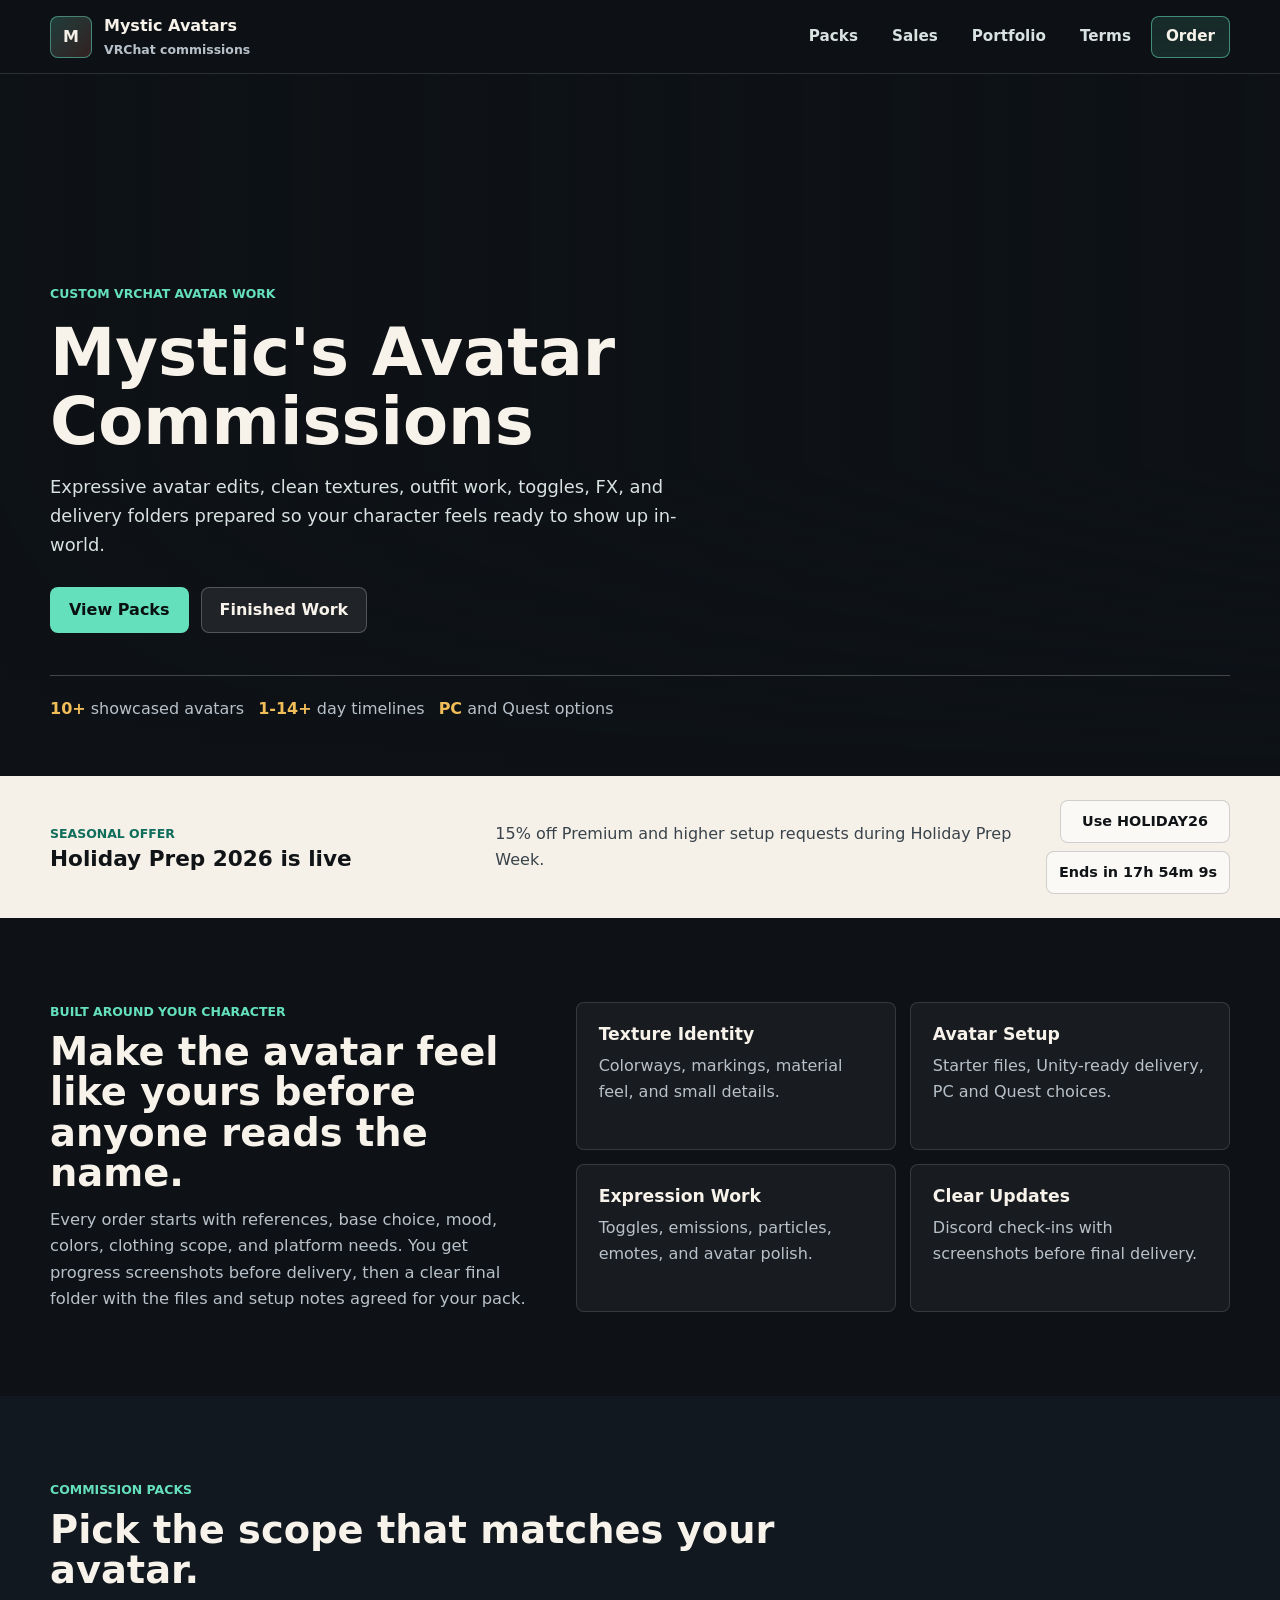
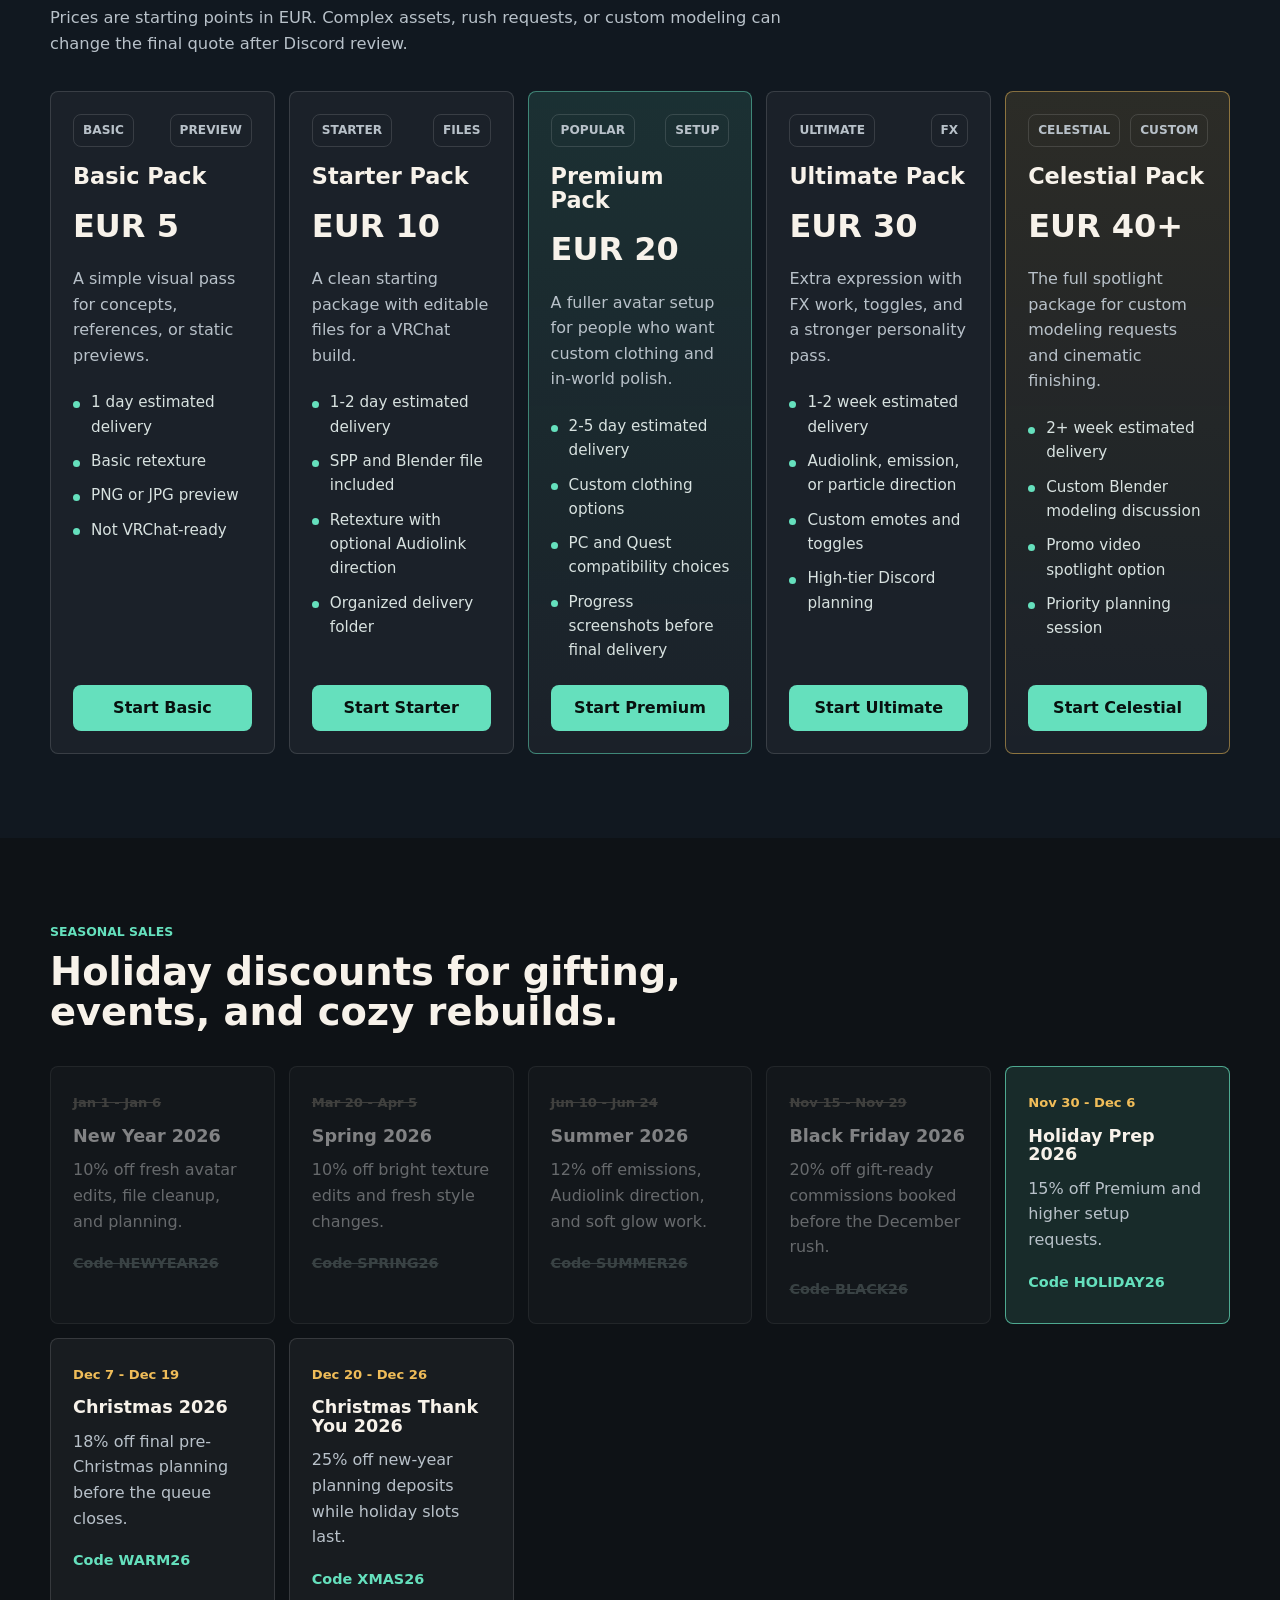
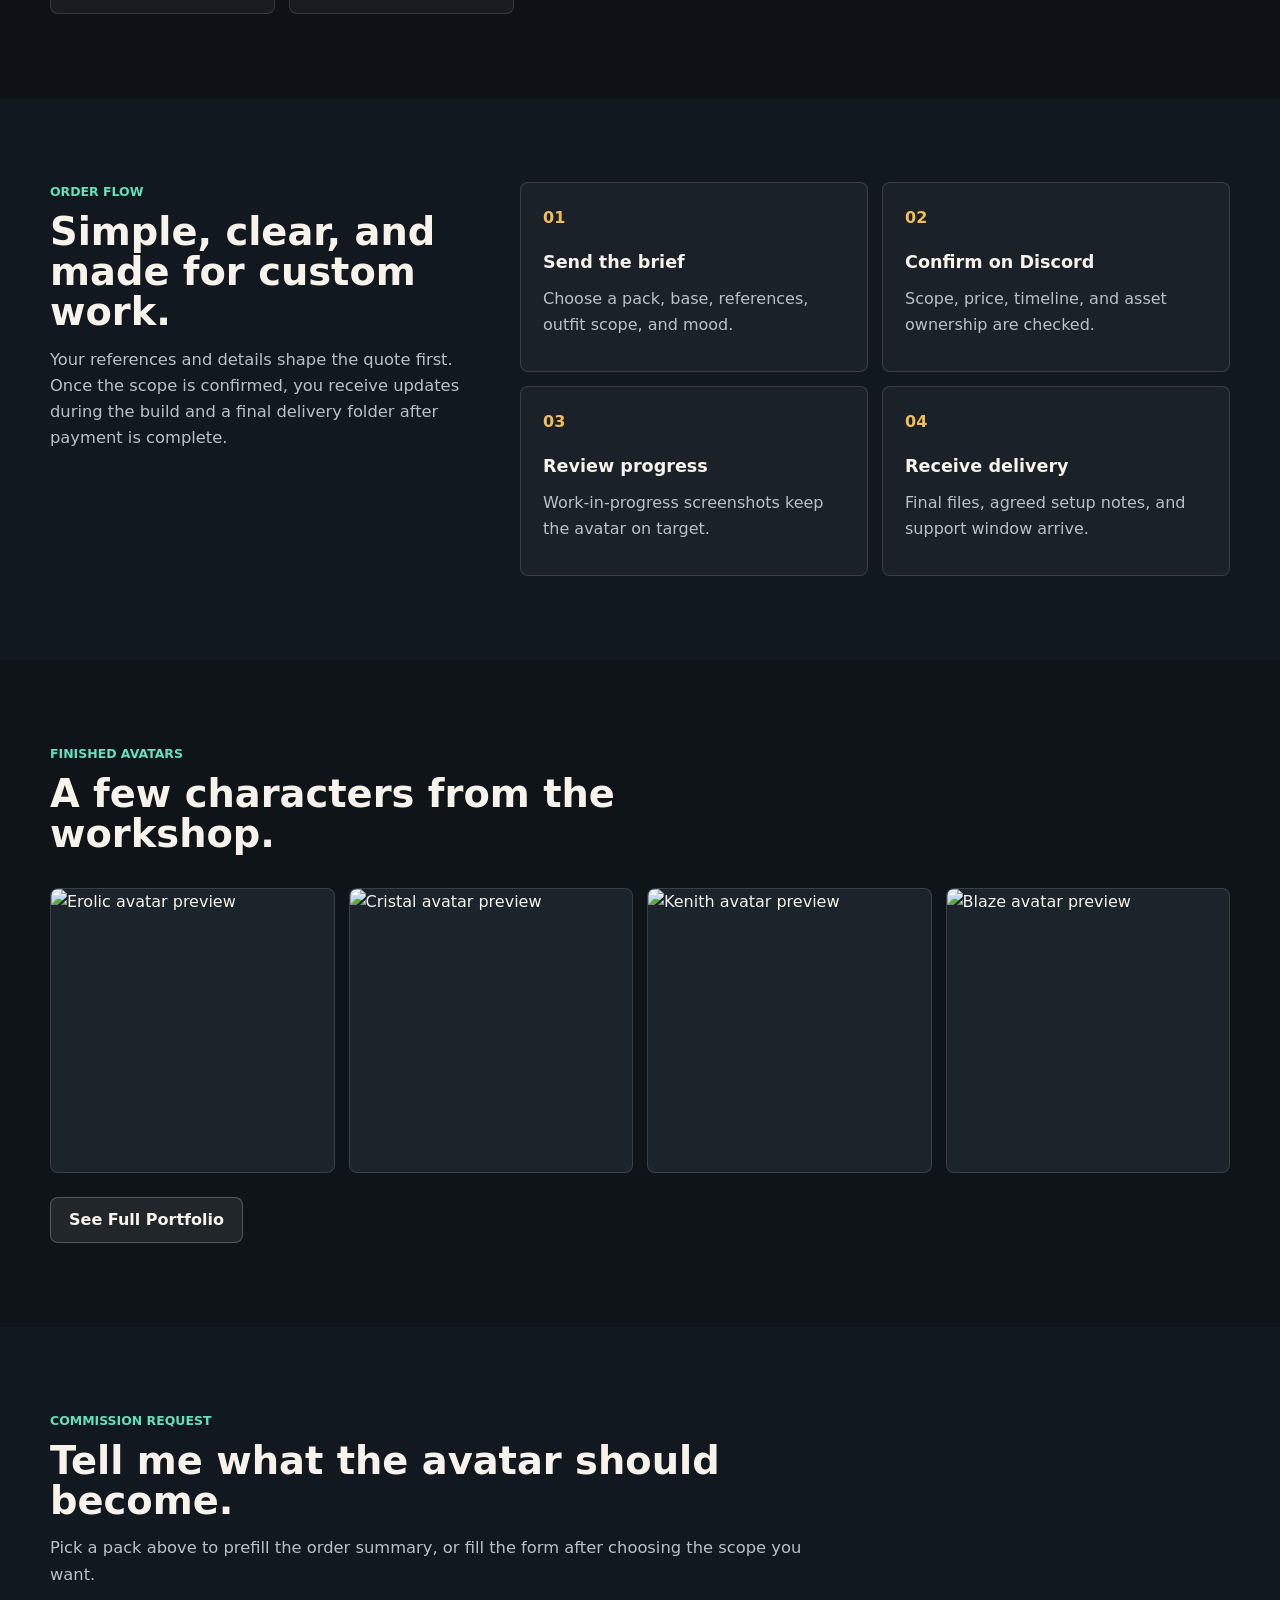
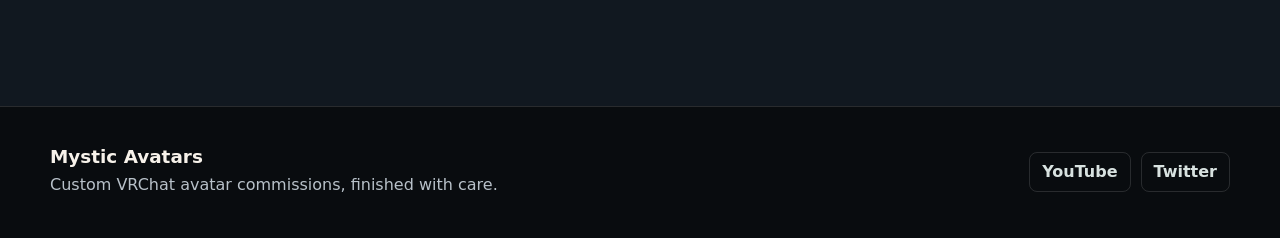
==== commit 5c482187: "." ====
--- a/index.html
+++ b/index.html
@@ -5,7 +5,39 @@
     <meta name="viewport" content="width=device-width, initial-scale=1.0" />
     <meta
       name="description"
-      content="Custom VRChat avatar commissions by Mystic with retextures, clothing, toggles, FX, PC and Quest-ready options."
+      content="Avatar maker with too much free time and a dream :D"
+    />
+    <meta property="og:title" content="Mystic Avatar Commissions" />
+    <meta
+      property="og:description"
+      content="Avatar maker with too much free time and a dream :D"
+    />
+    <meta
+      property="og:image"
+      content="https://media.tenor.com/uKayqry3x90AAAAe/goofy-funny-cat.png"
+    />
+    <meta property="og:image:width" content="498" />
+    <meta property="og:image:height" content="498" />
+    <meta property="og:url" content="https://yourwebsite.com" />
+    <meta property="og:type" content="website" />
+    <meta name="twitter:card" content="summary_large_image" />
+    <meta name="twitter:title" content="Mystic Avatar Commissions" />
+    <meta
+      name="twitter:description"
+      content="Avatar maker with too much free time and a dream :D"
+    />
+    <meta
+      name="twitter:image"
+      content="https://media.tenor.com/uKayqry3x90AAAAe/goofy-funny-cat.png"
+    />
+    <link
+      rel="icon"
+      type="image/png"
+      href="https://media.tenor.com/uKayqry3x90AAAAe/goofy-funny-cat.png"
+    />
+    <link
+      rel="apple-touch-icon"
+      href="https://media.tenor.com/uKayqry3x90AAAAe/goofy-funny-cat.png"
     />
     <title>Mystic Avatar Commissions</title>
     <link rel="preconnect" href="https://fonts.googleapis.com" />
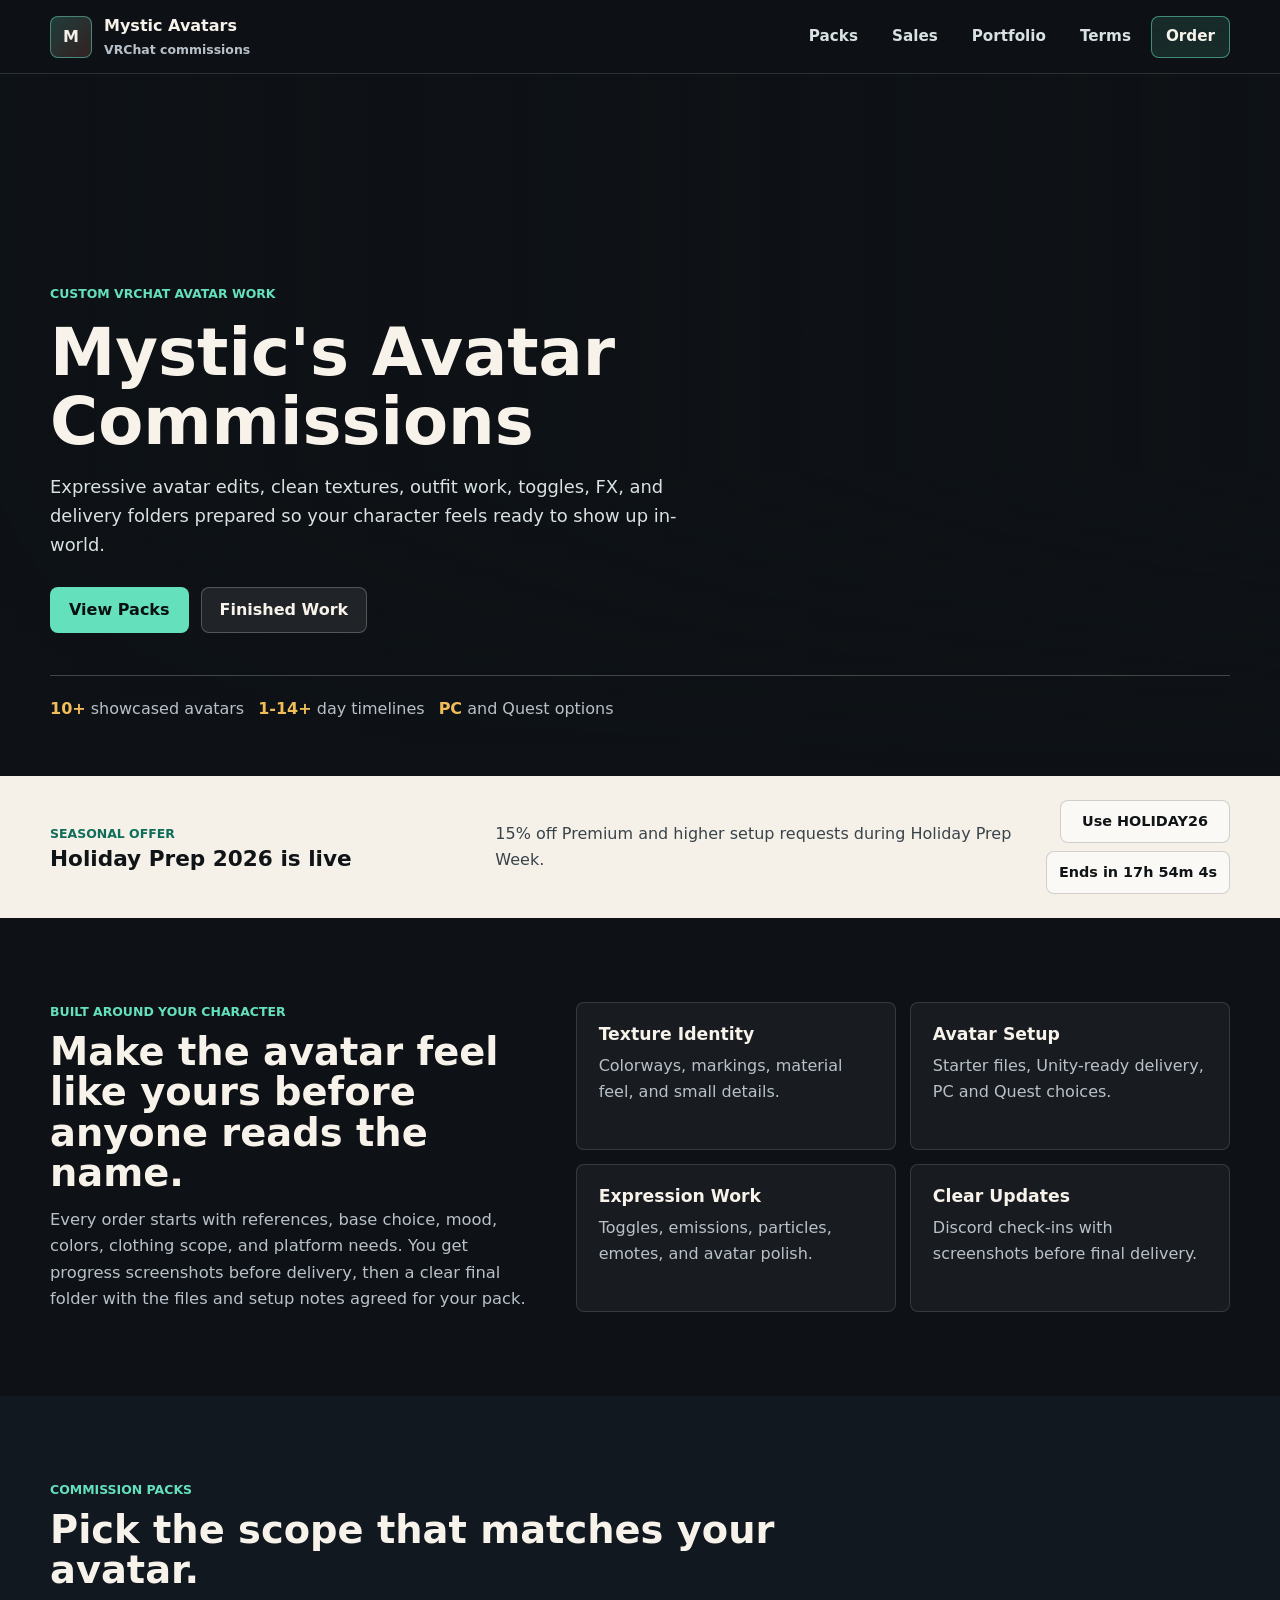
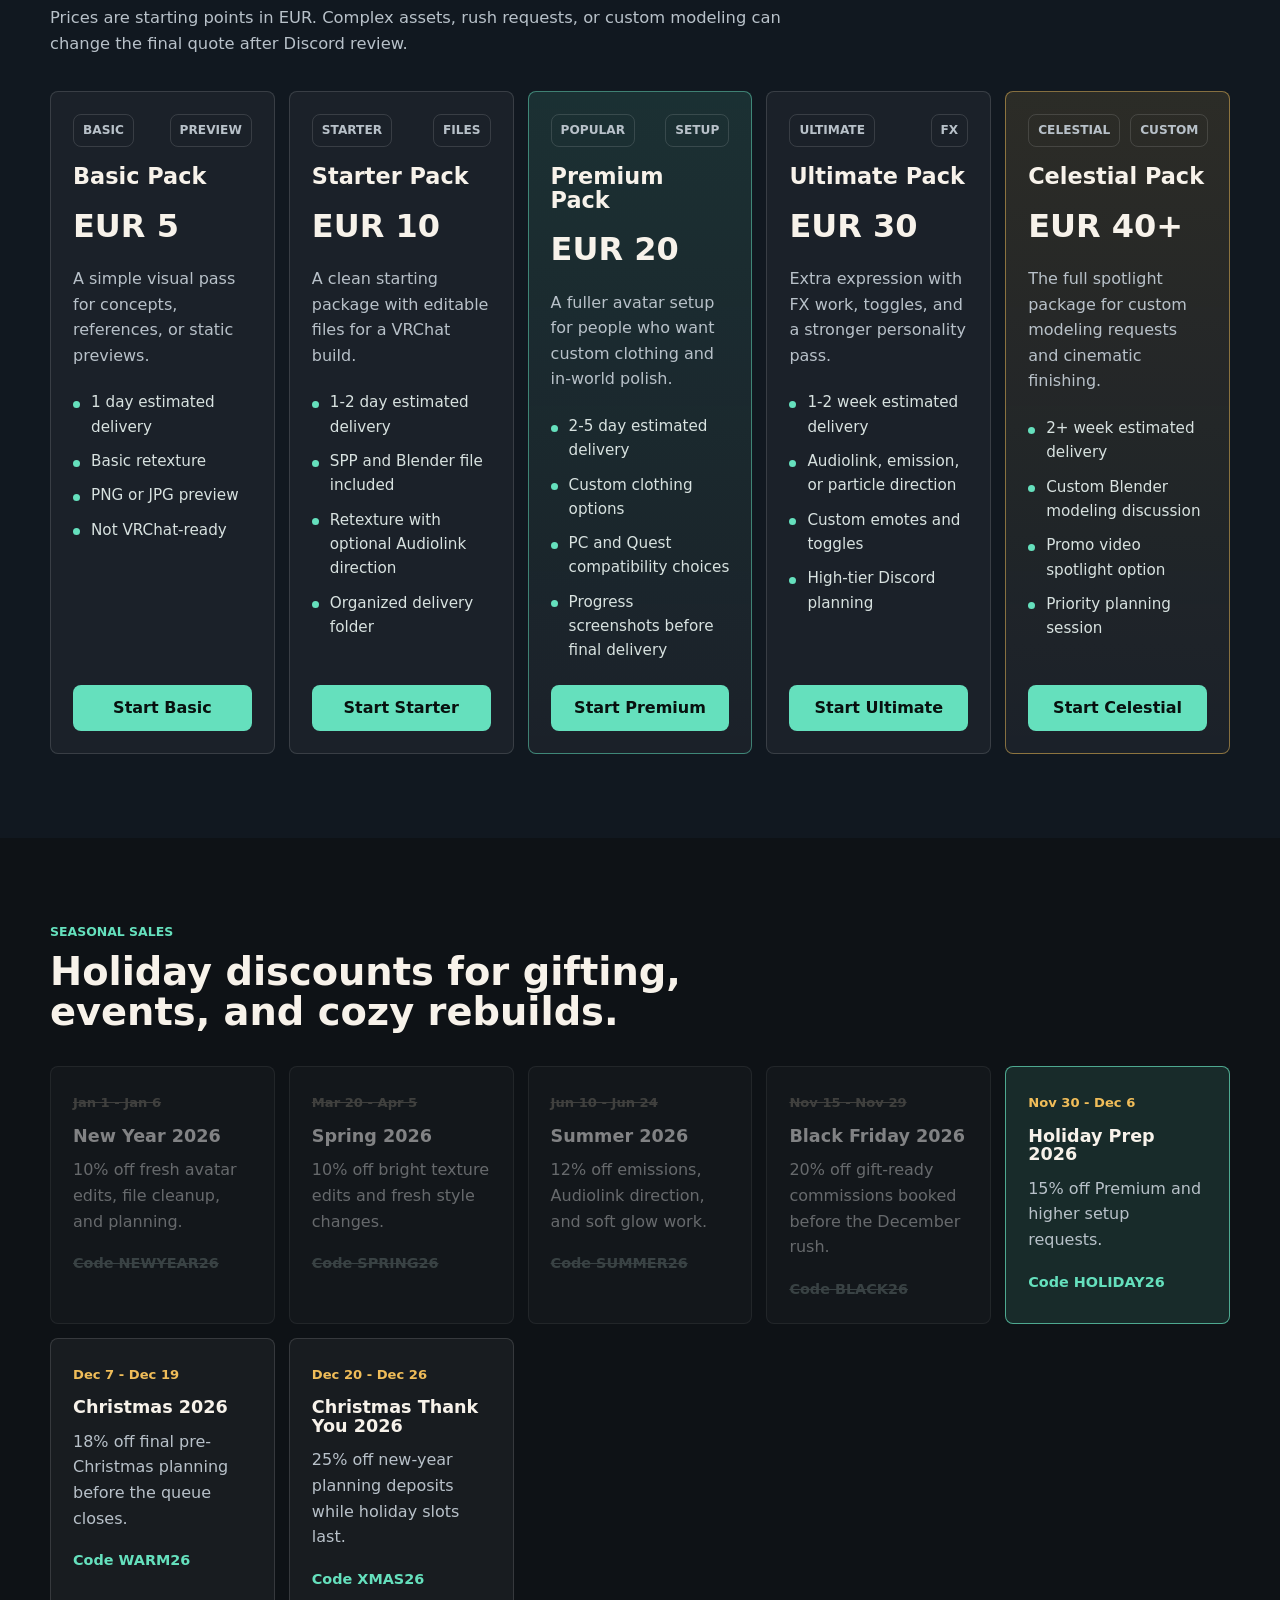
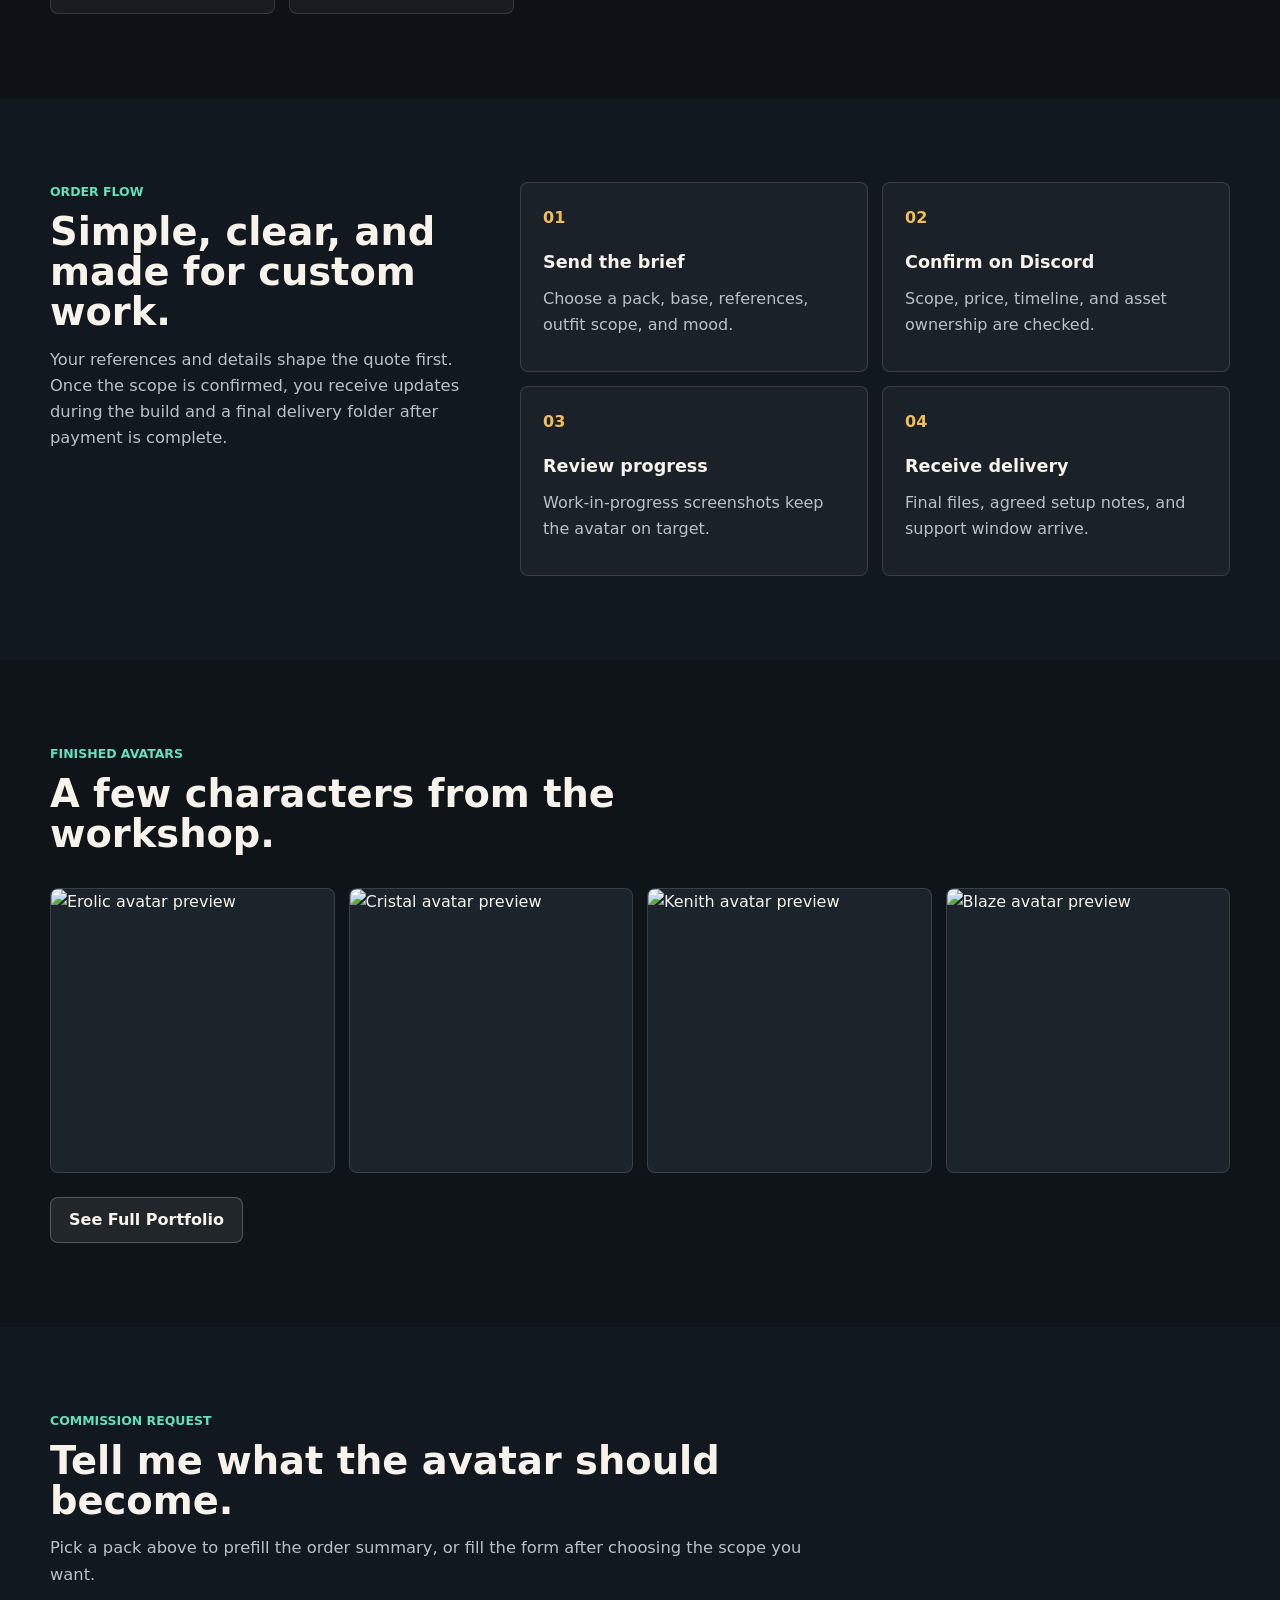
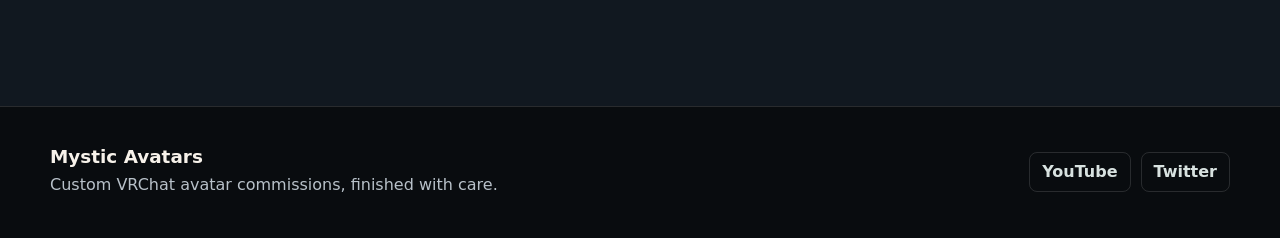
==== commit 918213d2: "." ====
--- a/index.html
+++ b/index.html
@@ -3,15 +3,9 @@
   <head>
     <meta charset="UTF-8" />
     <meta name="viewport" content="width=device-width, initial-scale=1.0" />
-    <meta
-      name="description"
-      content="Avatar maker with too much free time and a dream :D"
-    />
+    <meta name="description" content="I can be an avatar creator too!" />
     <meta property="og:title" content="Mystic Avatar Commissions" />
-    <meta
-      property="og:description"
-      content="Avatar maker with too much free time and a dream :D"
-    />
+    <meta property="og:description" content="I can be an avatar creator too!" />
     <meta
       property="og:image"
       content="https://media.tenor.com/uKayqry3x90AAAAe/goofy-funny-cat.png"
@@ -24,7 +18,7 @@
     <meta name="twitter:title" content="Mystic Avatar Commissions" />
     <meta
       name="twitter:description"
-      content="Avatar maker with too much free time and a dream :D"
+      content="I can be an avatar creator too!"
     />
     <meta
       name="twitter:image"
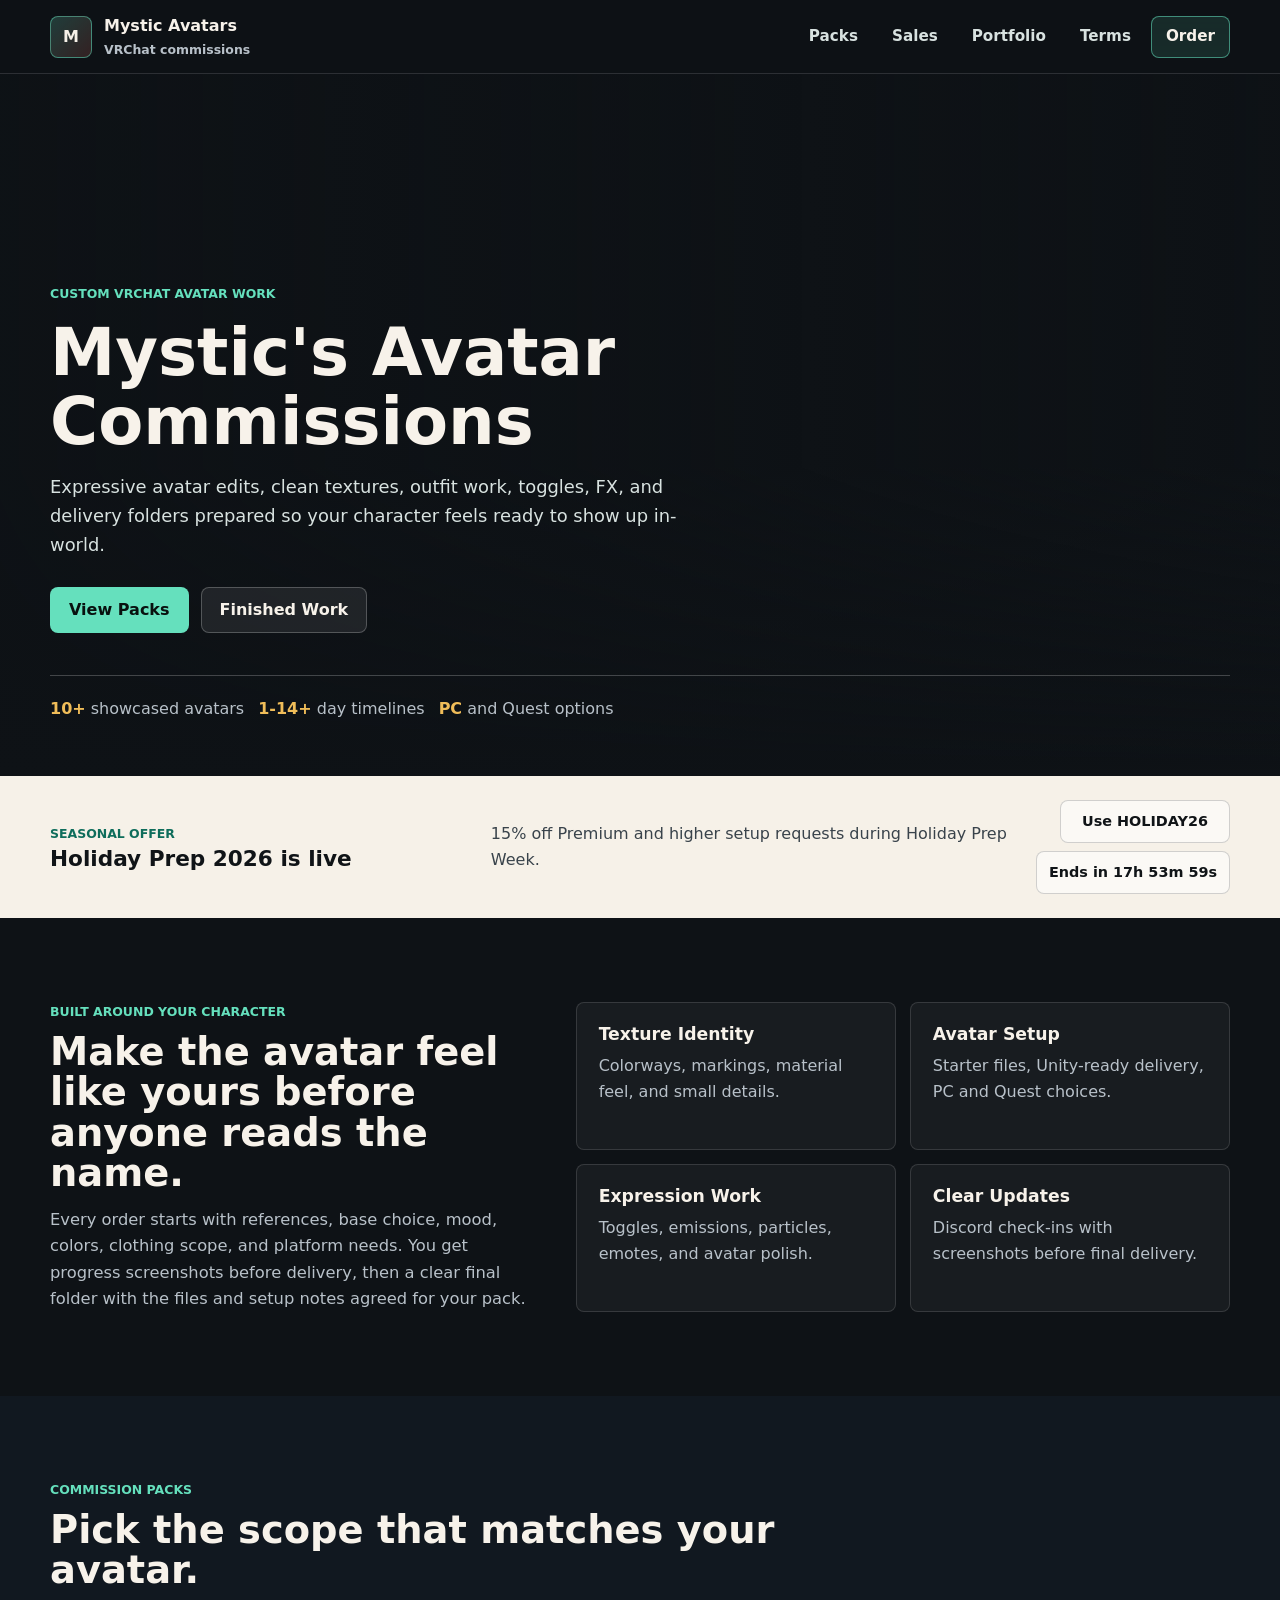
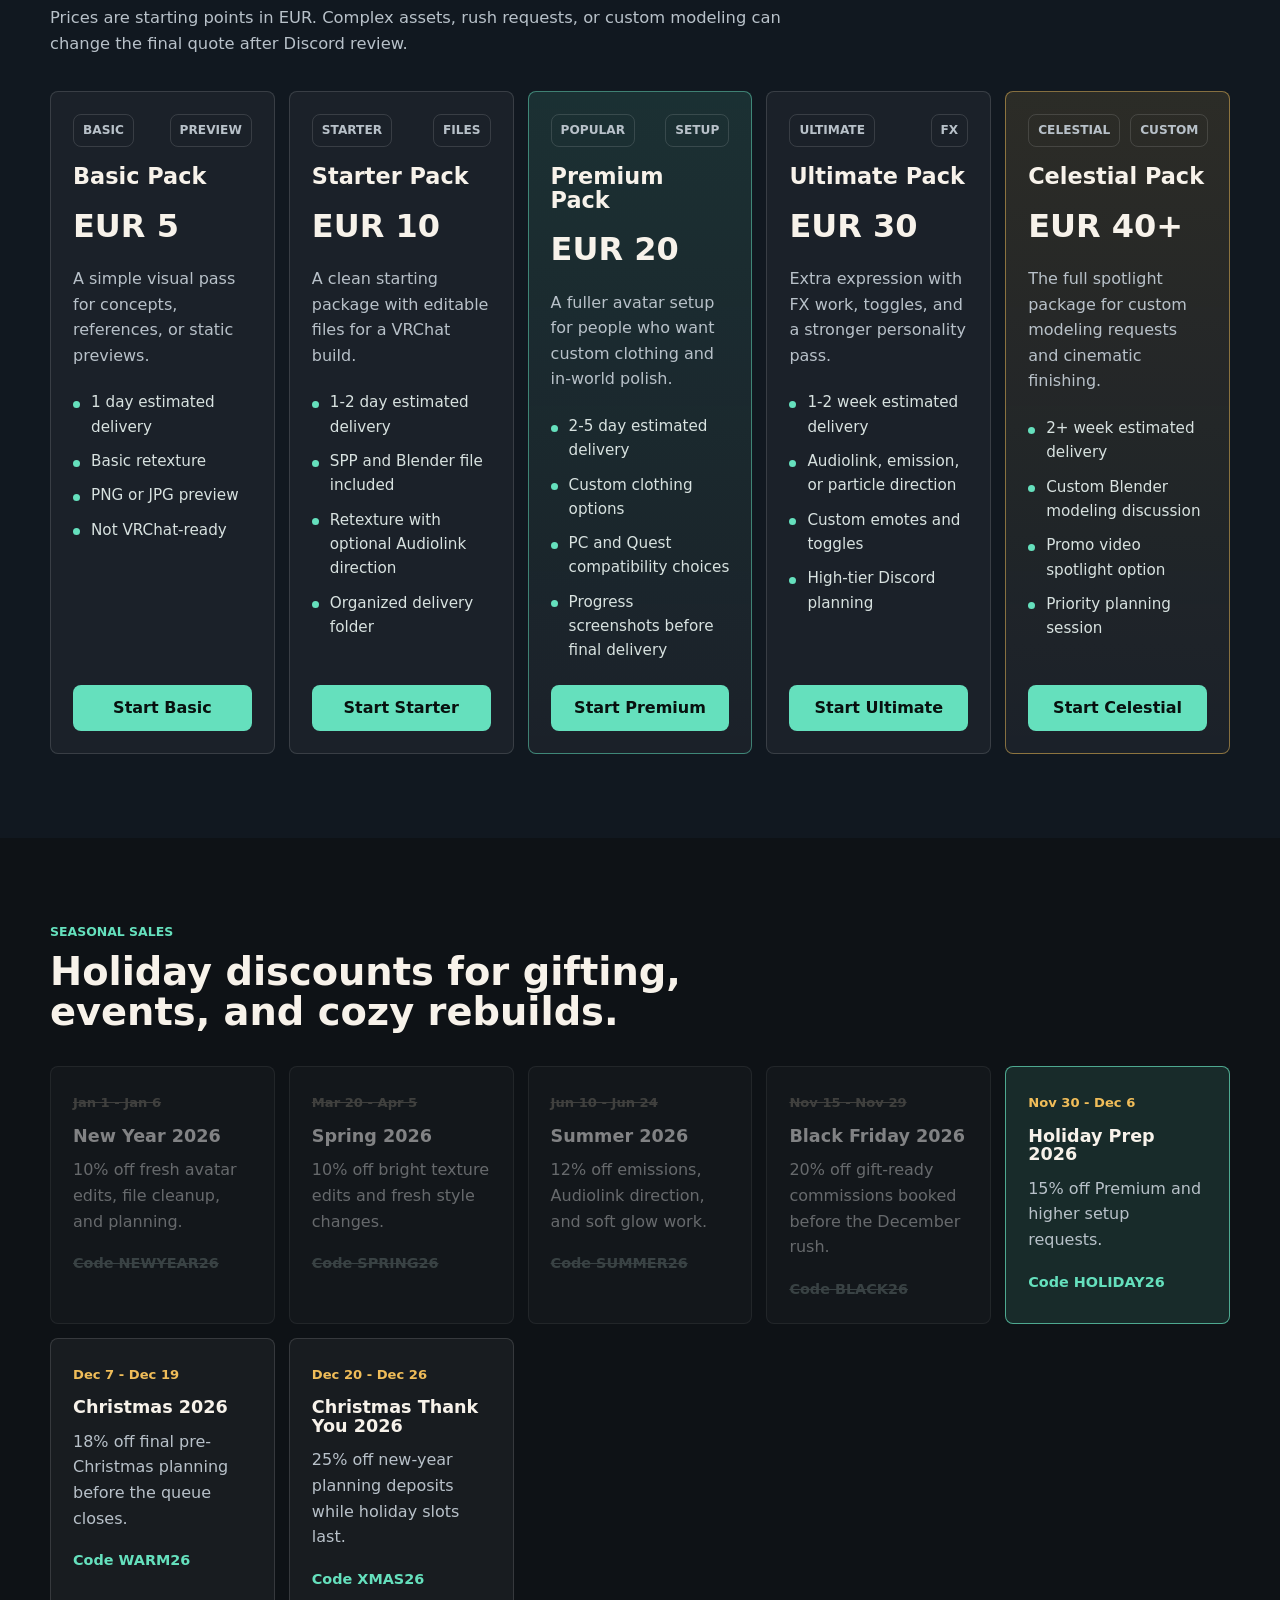
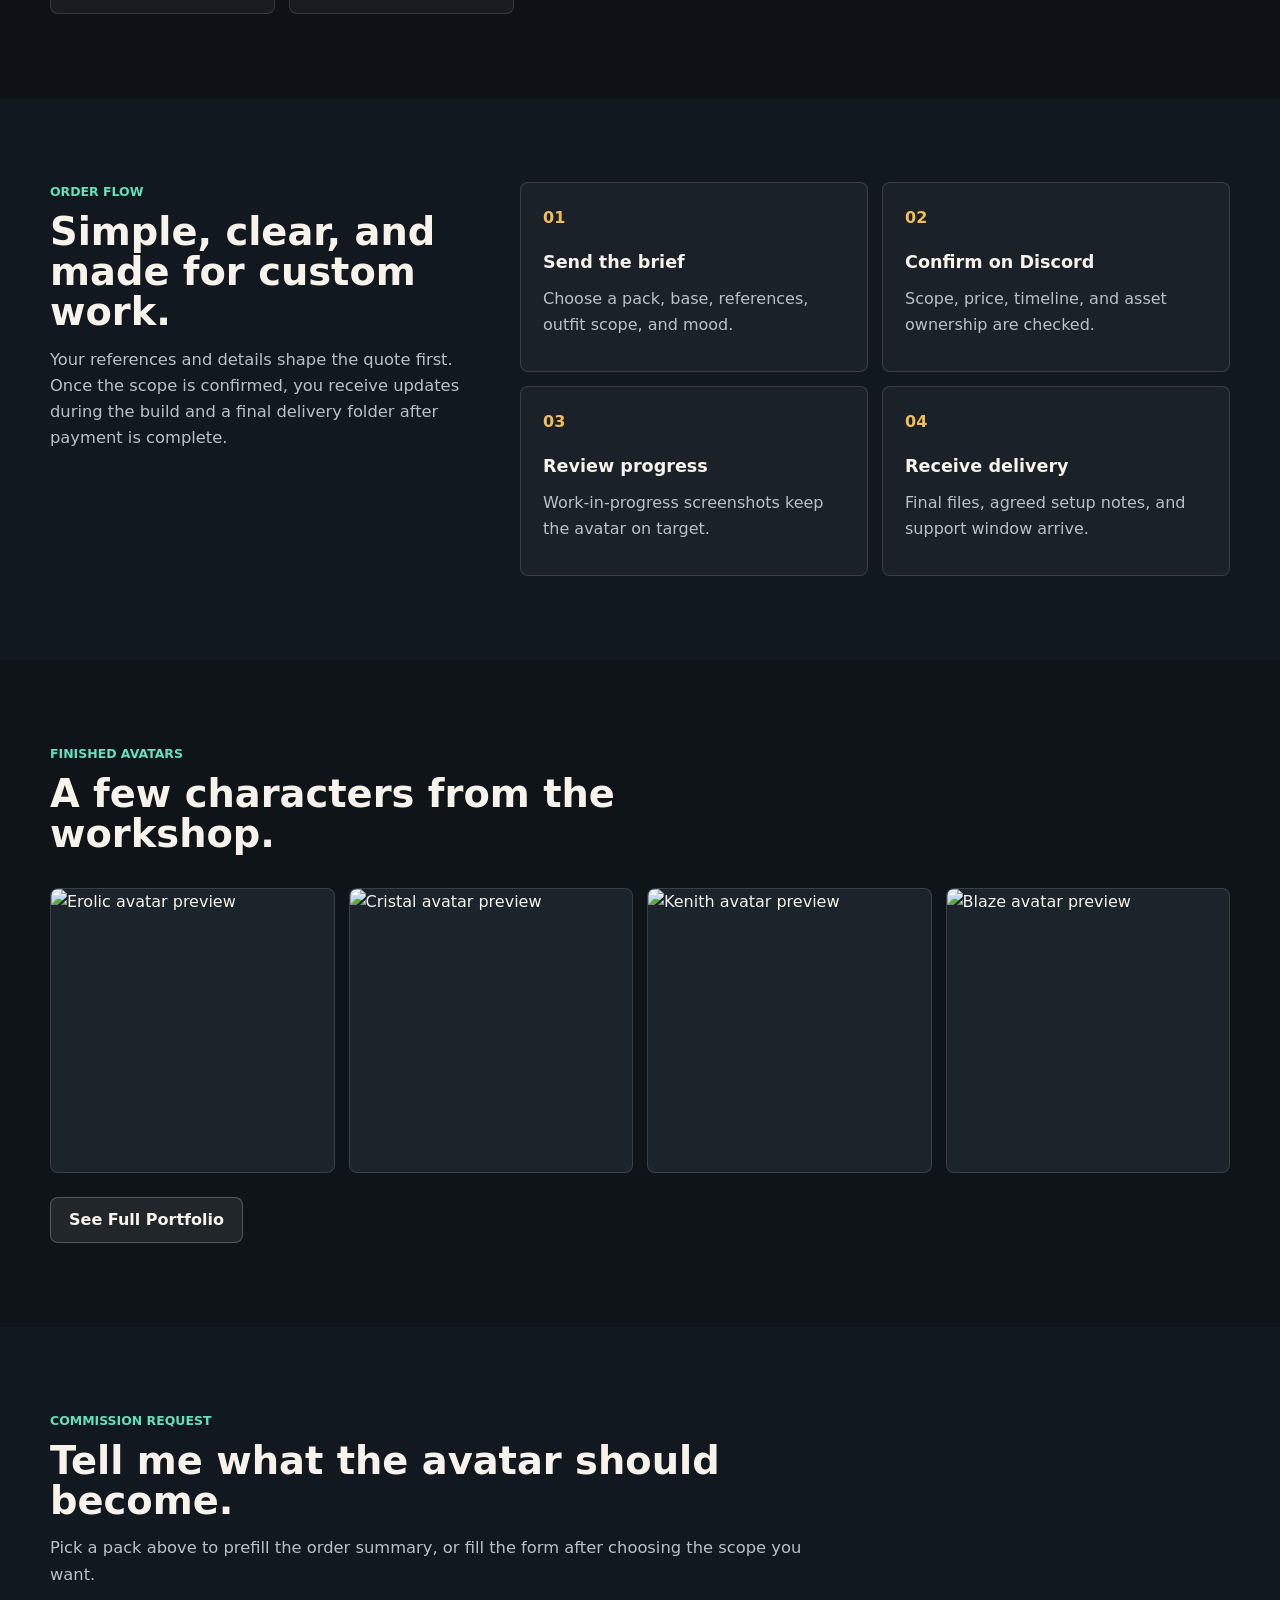
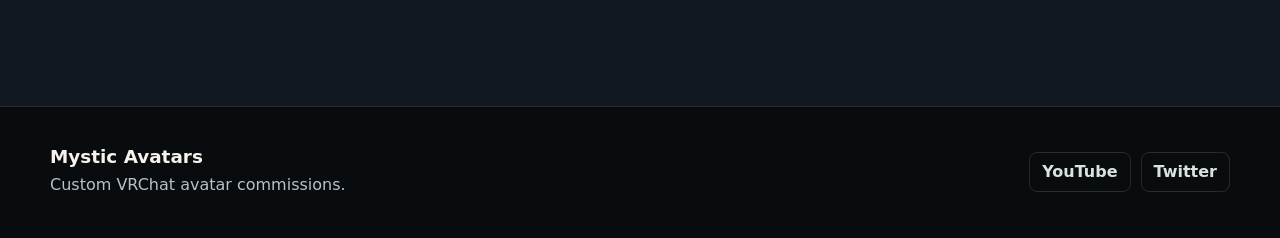
==== commit cdecd1c1: "." ====
--- a/index.html
+++ b/index.html
@@ -594,7 +594,7 @@
     <footer class="site-footer">
       <div>
         <h2>Mystic Avatars</h2>
-        <p>Custom VRChat avatar commissions, finished with care.</p>
+        <p>Custom VRChat avatar commissions.</p>
       </div>
       <nav aria-label="Social links">
         <a
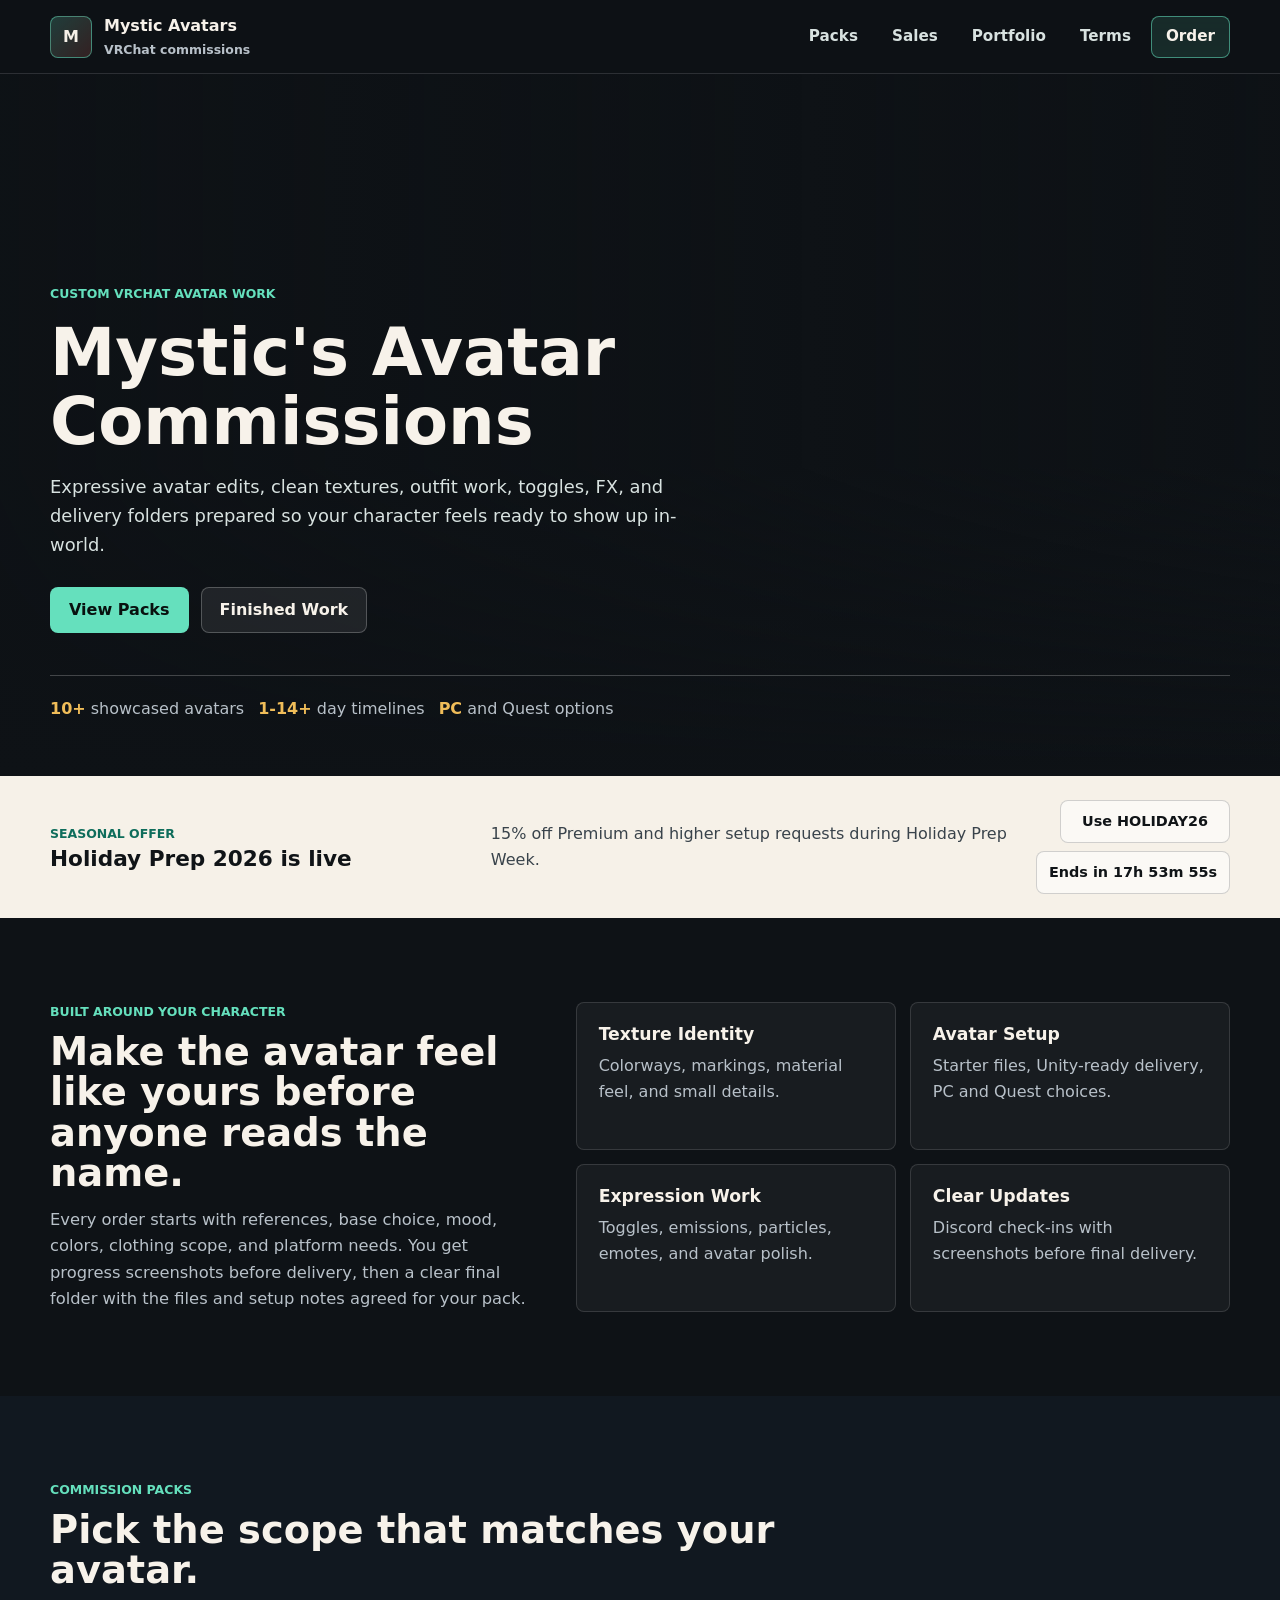
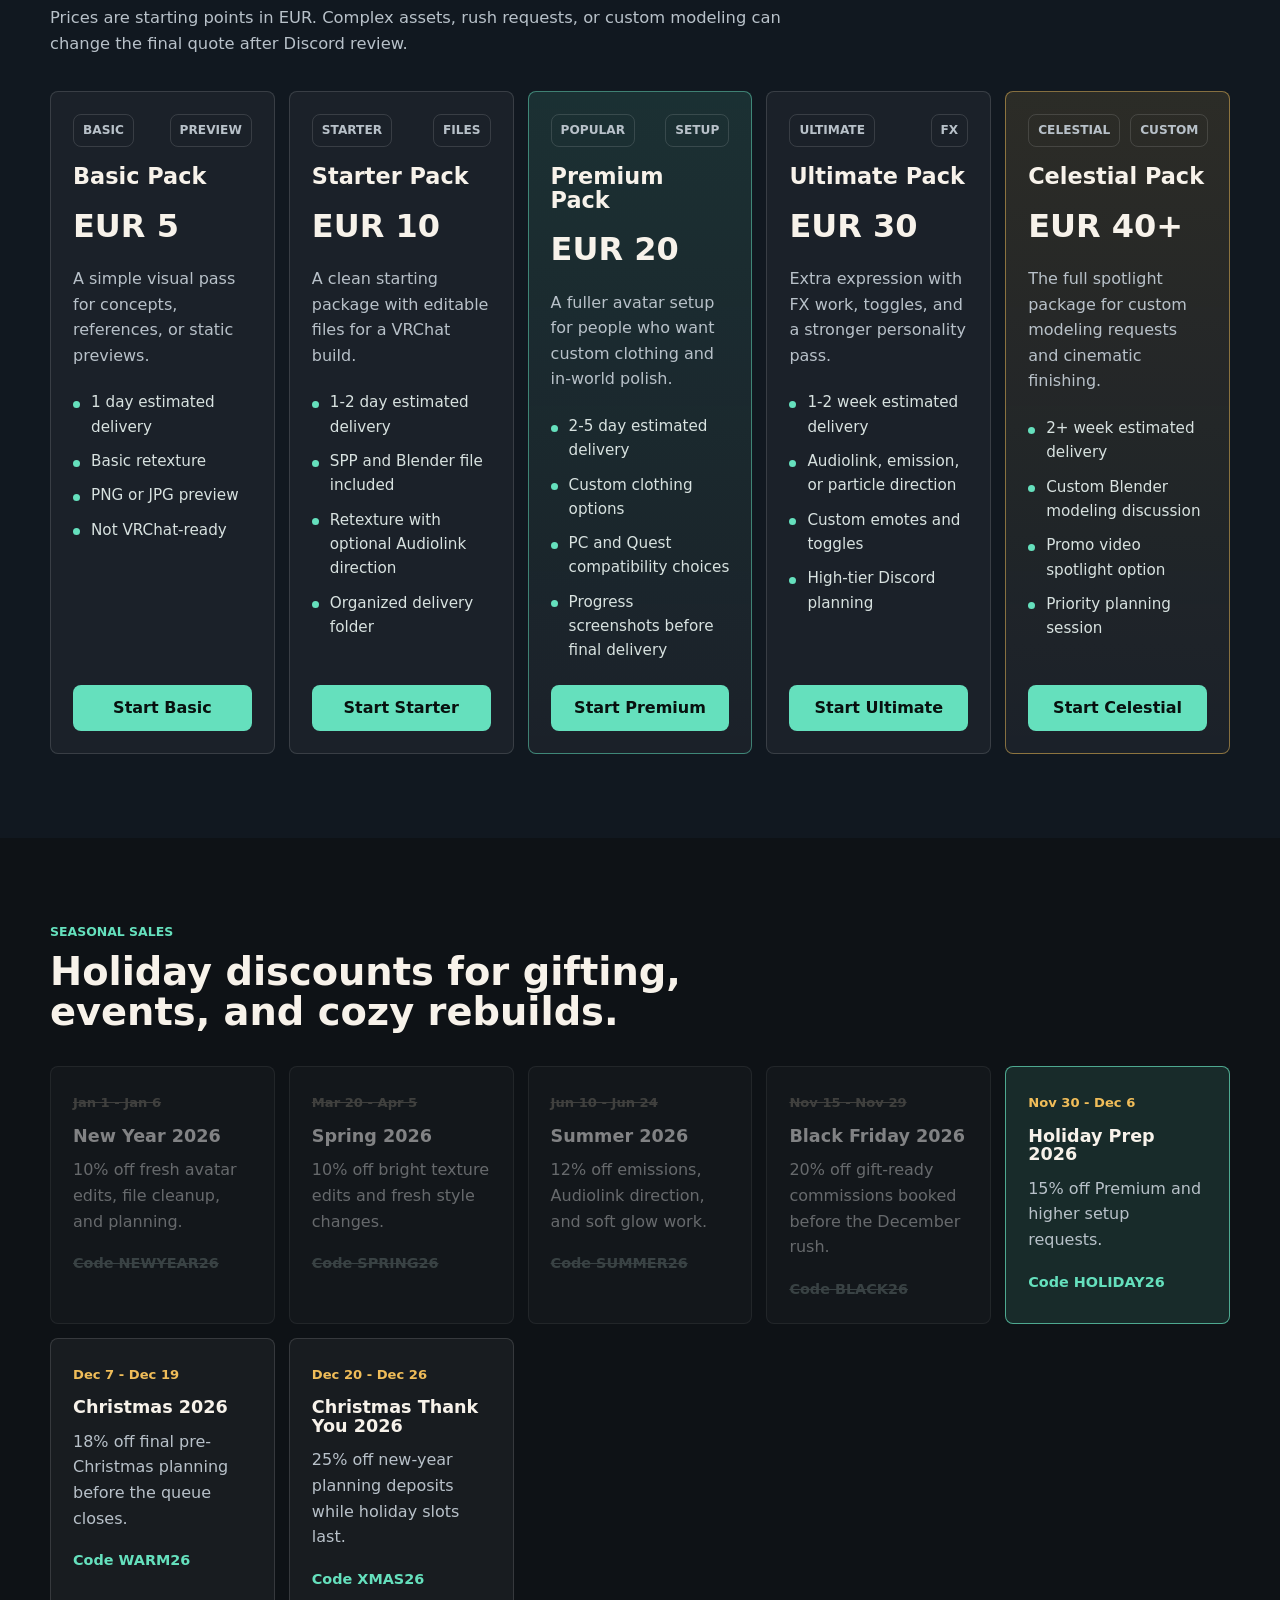
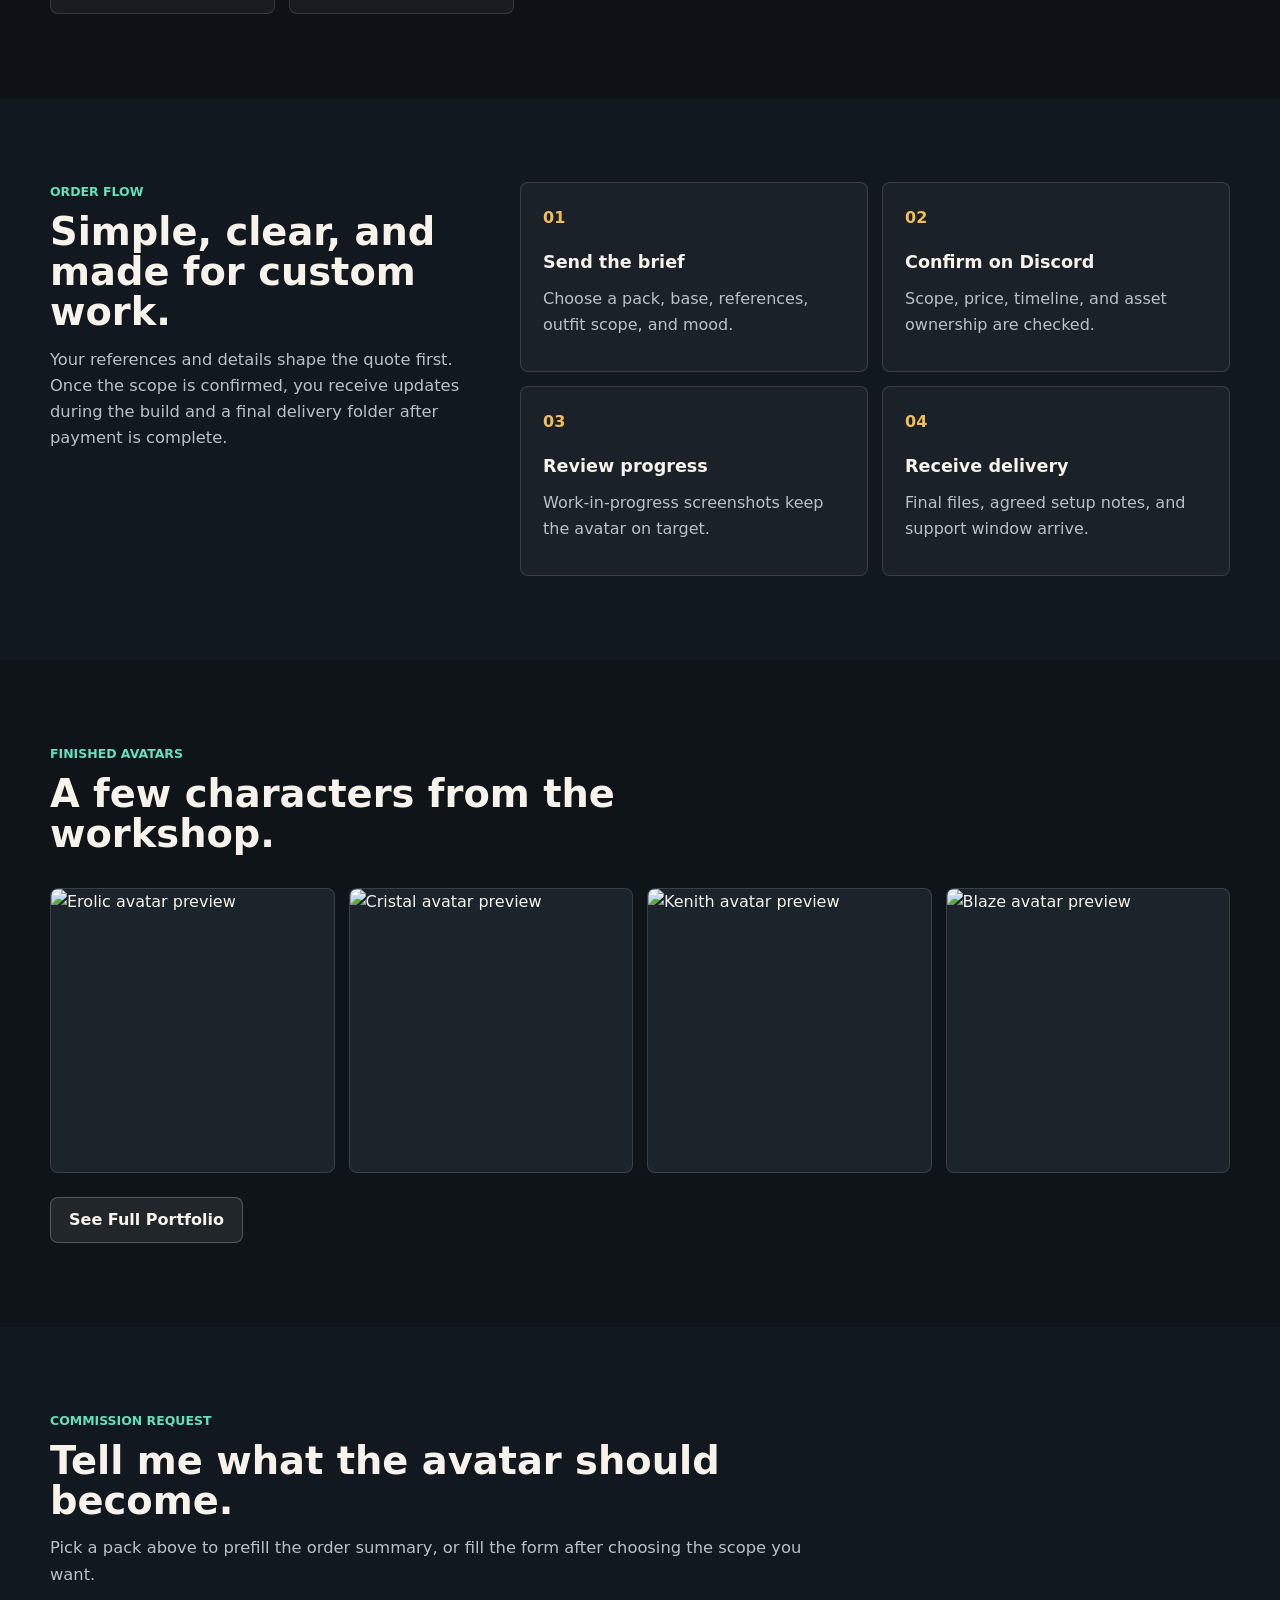
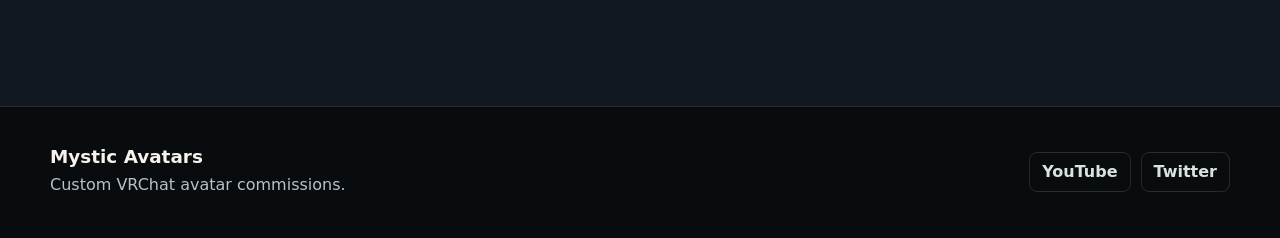
==== commit 0dcc390a: "." ====
--- a/index.html
+++ b/index.html
@@ -8,11 +8,14 @@
     <meta property="og:description" content="I can be an avatar creator too!" />
     <meta
       property="og:image"
-      content="https://media.tenor.com/uKayqry3x90AAAAe/goofy-funny-cat.png"
+      content="https://mysticxmax.github.io/Commisions/assets/stuff/goofy-cat.png"
     />
     <meta property="og:image:width" content="498" />
     <meta property="og:image:height" content="498" />
-    <meta property="og:url" content="https://yourwebsite.com" />
+    <meta
+      property="og:url"
+      content="https://mysticxmax.github.io/Commisions/"
+    />
     <meta property="og:type" content="website" />
     <meta name="twitter:card" content="summary_large_image" />
     <meta name="twitter:title" content="Mystic Avatar Commissions" />
@@ -22,16 +25,16 @@
     />
     <meta
       name="twitter:image"
-      content="https://media.tenor.com/uKayqry3x90AAAAe/goofy-funny-cat.png"
+      content="https://mysticxmax.github.io/Commisions/assets/stuff/goofy-cat.png"
     />
     <link
       rel="icon"
       type="image/png"
-      href="https://media.tenor.com/uKayqry3x90AAAAe/goofy-funny-cat.png"
+      content="https://mysticxmax.github.io/Commisions/assets/stuff/goofy-cat.png"
     />
     <link
       rel="apple-touch-icon"
-      href="https://media.tenor.com/uKayqry3x90AAAAe/goofy-funny-cat.png"
+      content="https://mysticxmax.github.io/Commisions/assets/stuff/goofy-cat.png"
     />
     <title>Mystic Avatar Commissions</title>
     <link rel="preconnect" href="https://fonts.googleapis.com" />
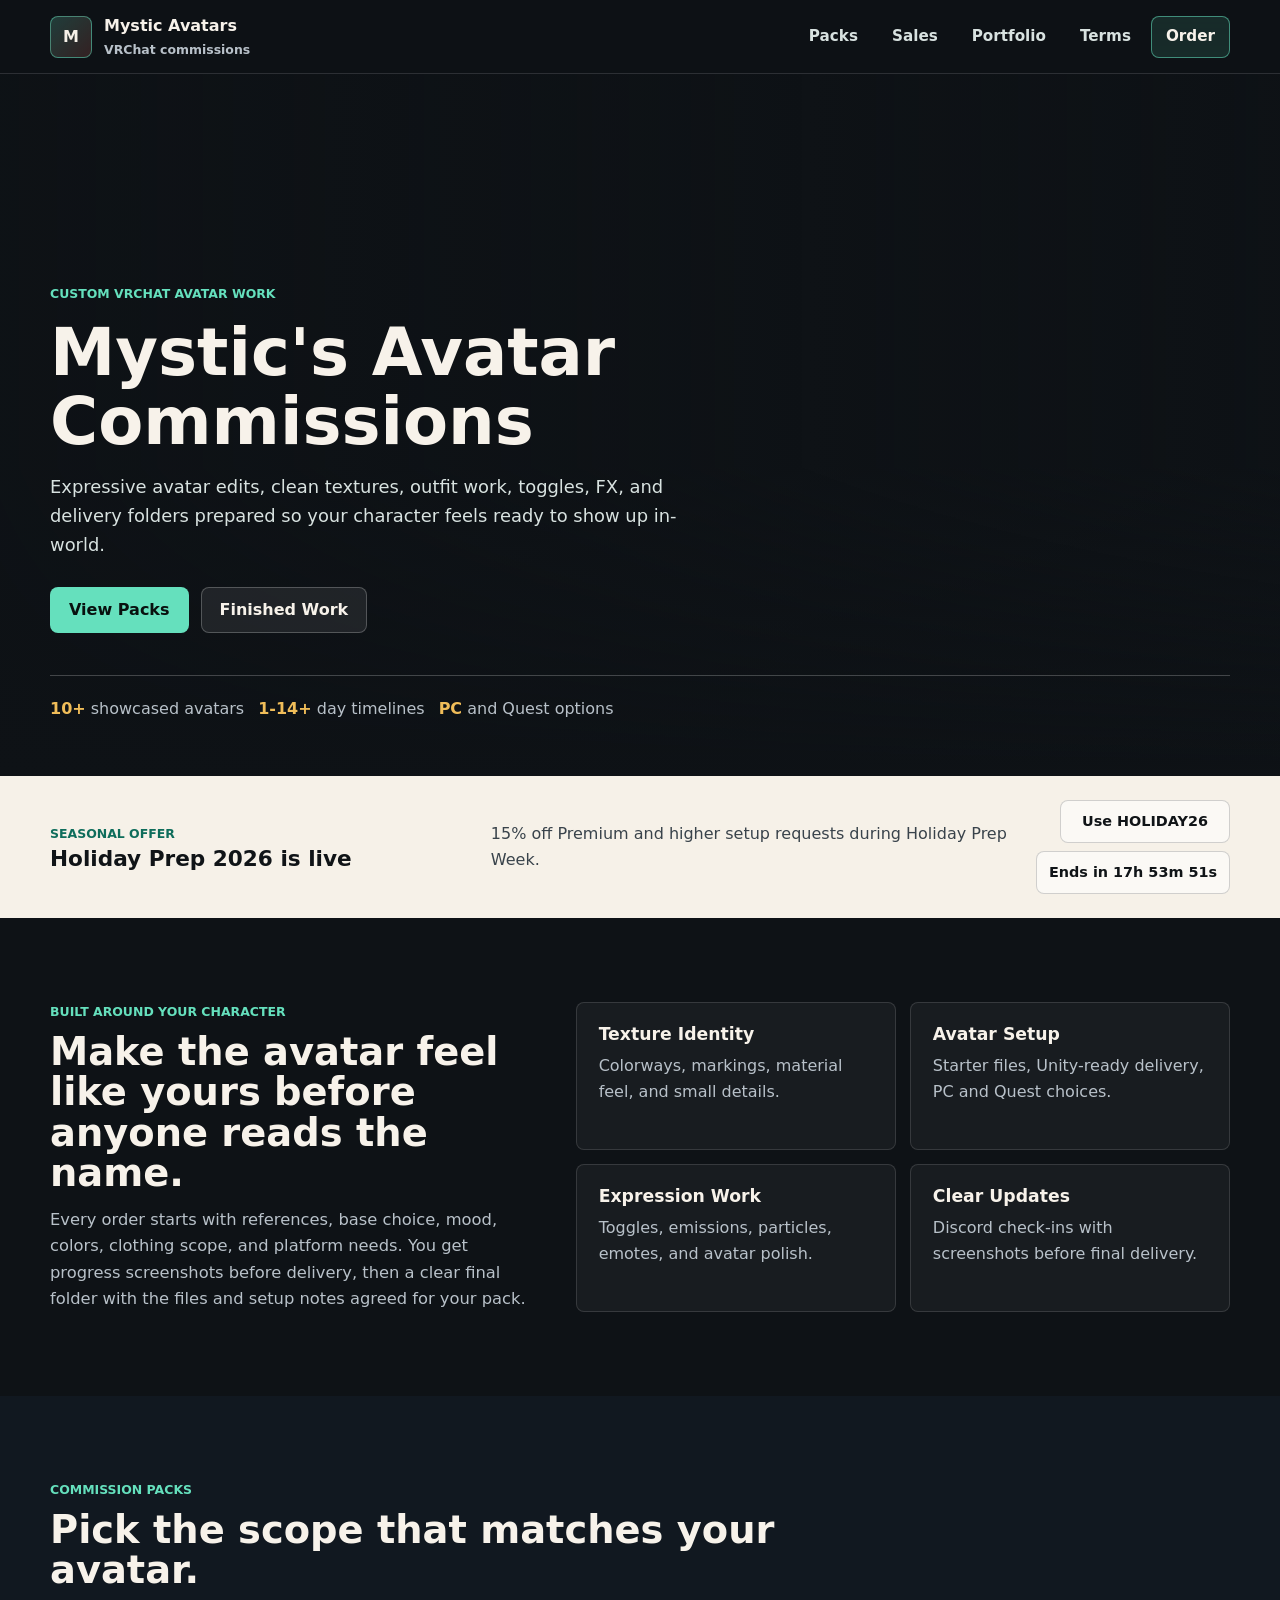
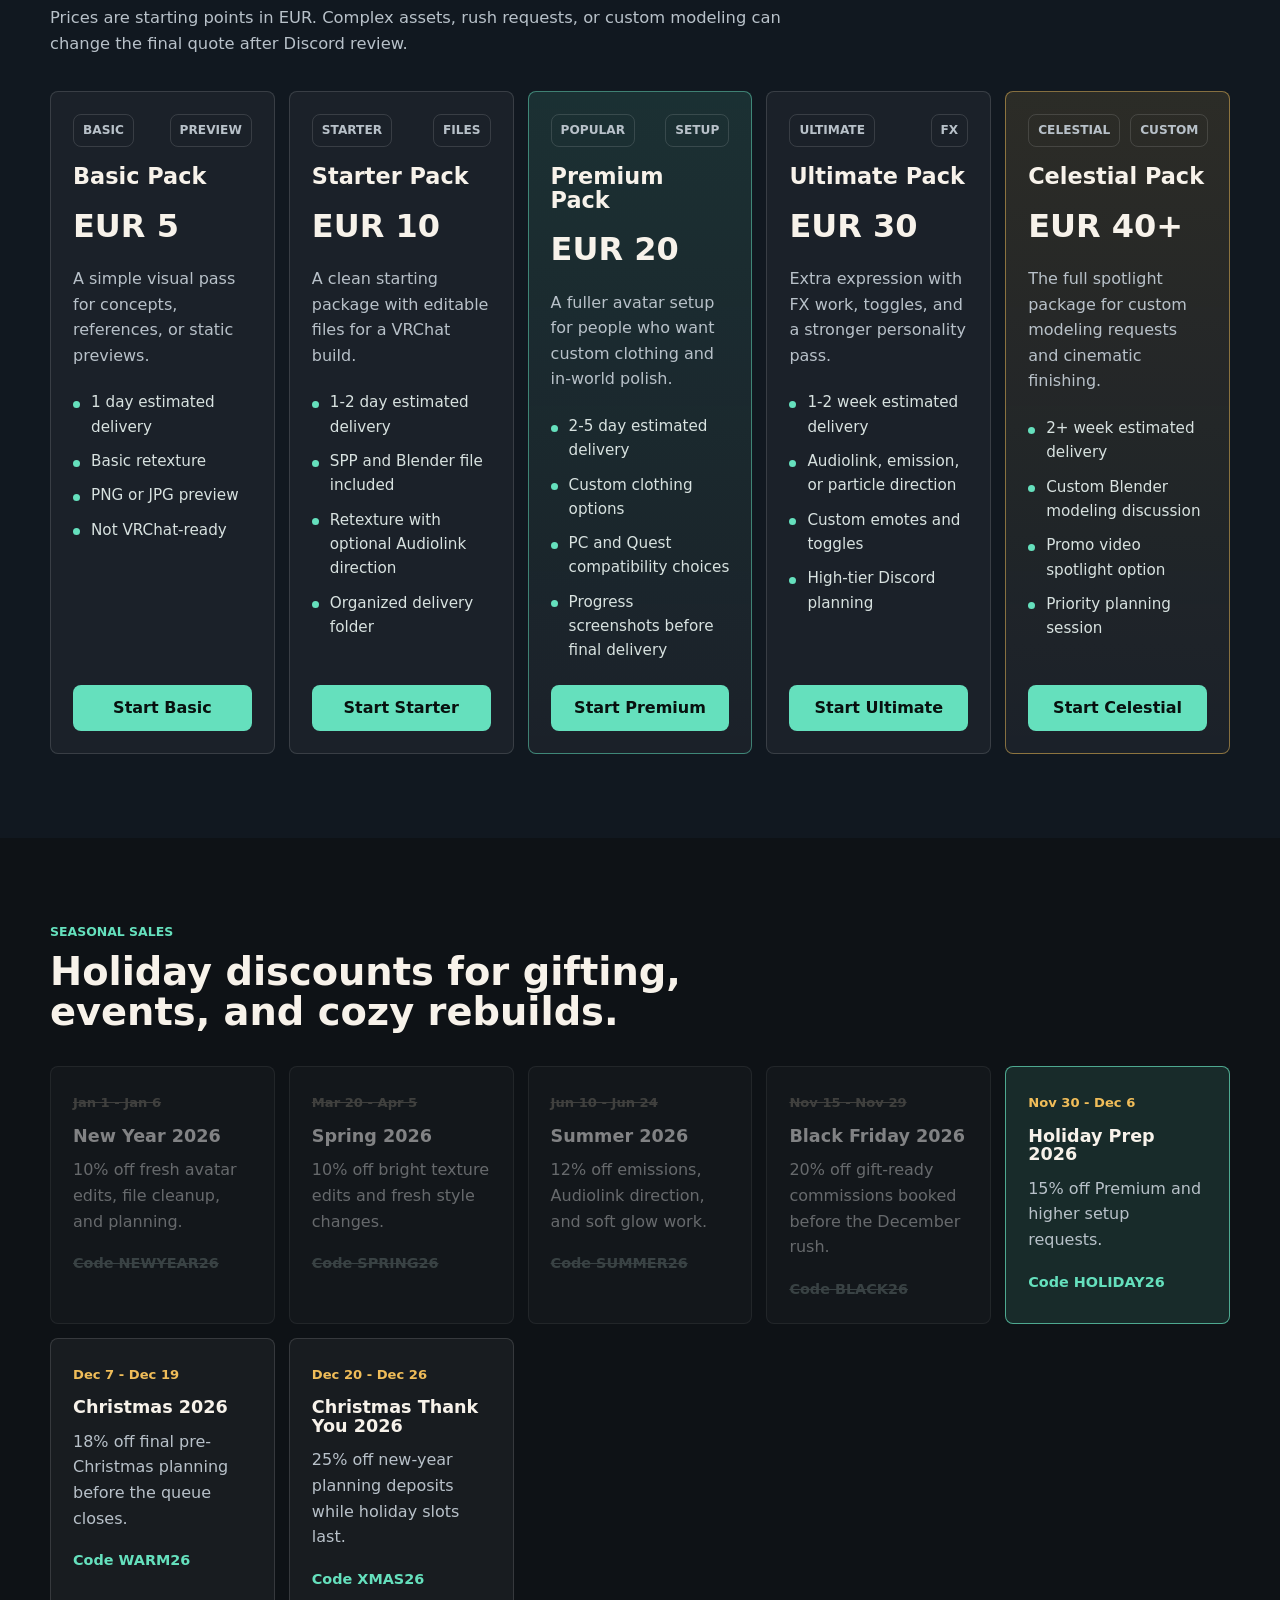
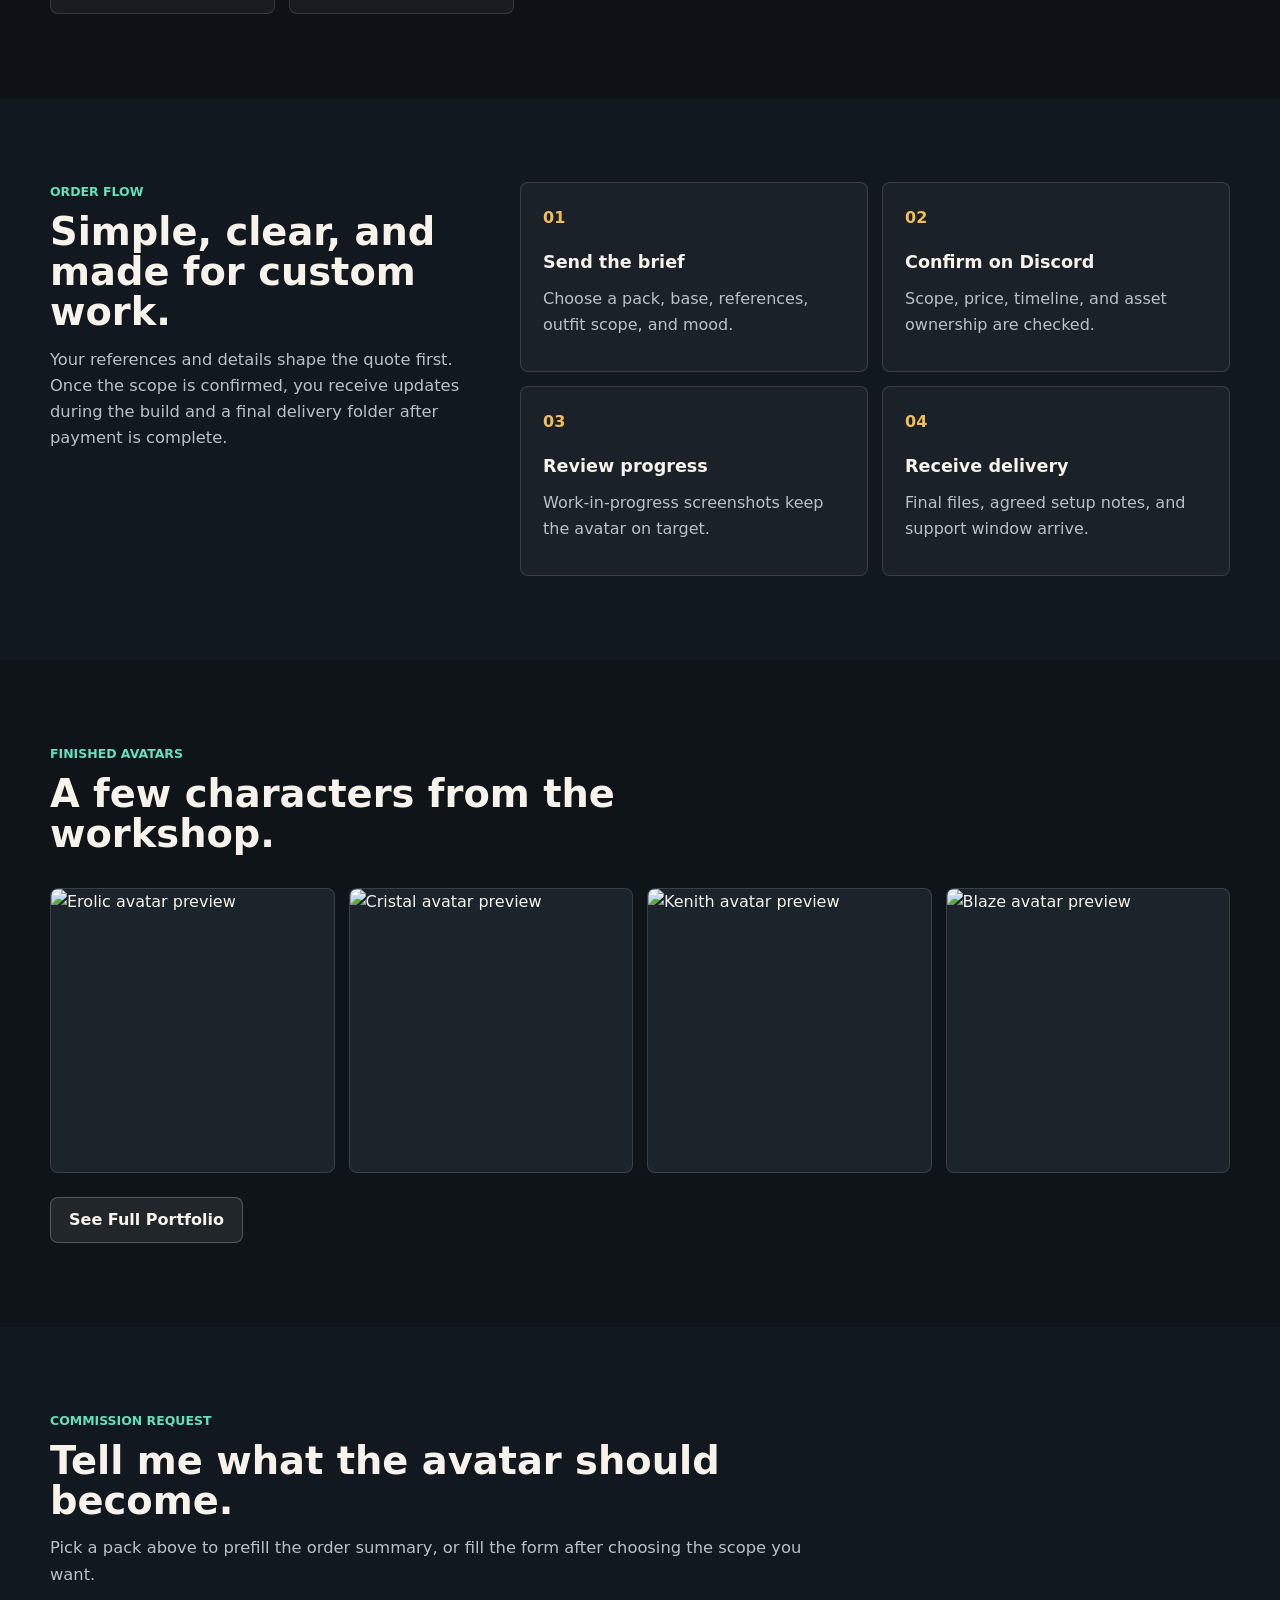
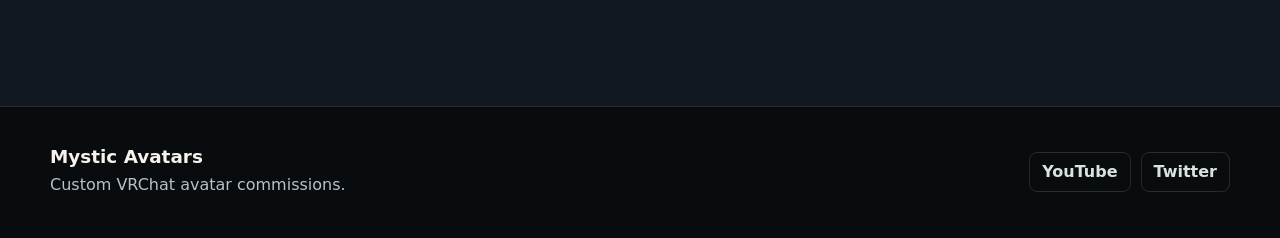
==== commit d5889a43: "." ====
--- a/index.html
+++ b/index.html
@@ -8,7 +8,7 @@
     <meta property="og:description" content="I can be an avatar creator too!" />
     <meta
       property="og:image"
-      content="https://mysticxmax.github.io/Commisions/assets/stuff/goofy-cat.png"
+      content="https://mysticxmax.github.io/Commisions/assets/goofy-cat.png"
     />
     <meta property="og:image:width" content="498" />
     <meta property="og:image:height" content="498" />
@@ -25,16 +25,16 @@
     />
     <meta
       name="twitter:image"
-      content="https://mysticxmax.github.io/Commisions/assets/stuff/goofy-cat.png"
+      content="https://mysticxmax.github.io/Commisions/assets/goofy-cat.png"
     />
     <link
       rel="icon"
       type="image/png"
-      content="https://mysticxmax.github.io/Commisions/assets/stuff/goofy-cat.png"
+      href="https://mysticxmax.github.io/Commisions/assets/goofy-cat.png"
     />
     <link
       rel="apple-touch-icon"
-      content="https://mysticxmax.github.io/Commisions/assets/stuff/goofy-cat.png"
+      href="https://mysticxmax.github.io/Commisions/assets/goofy-cat.png"
     />
     <title>Mystic Avatar Commissions</title>
     <link rel="preconnect" href="https://fonts.googleapis.com" />
